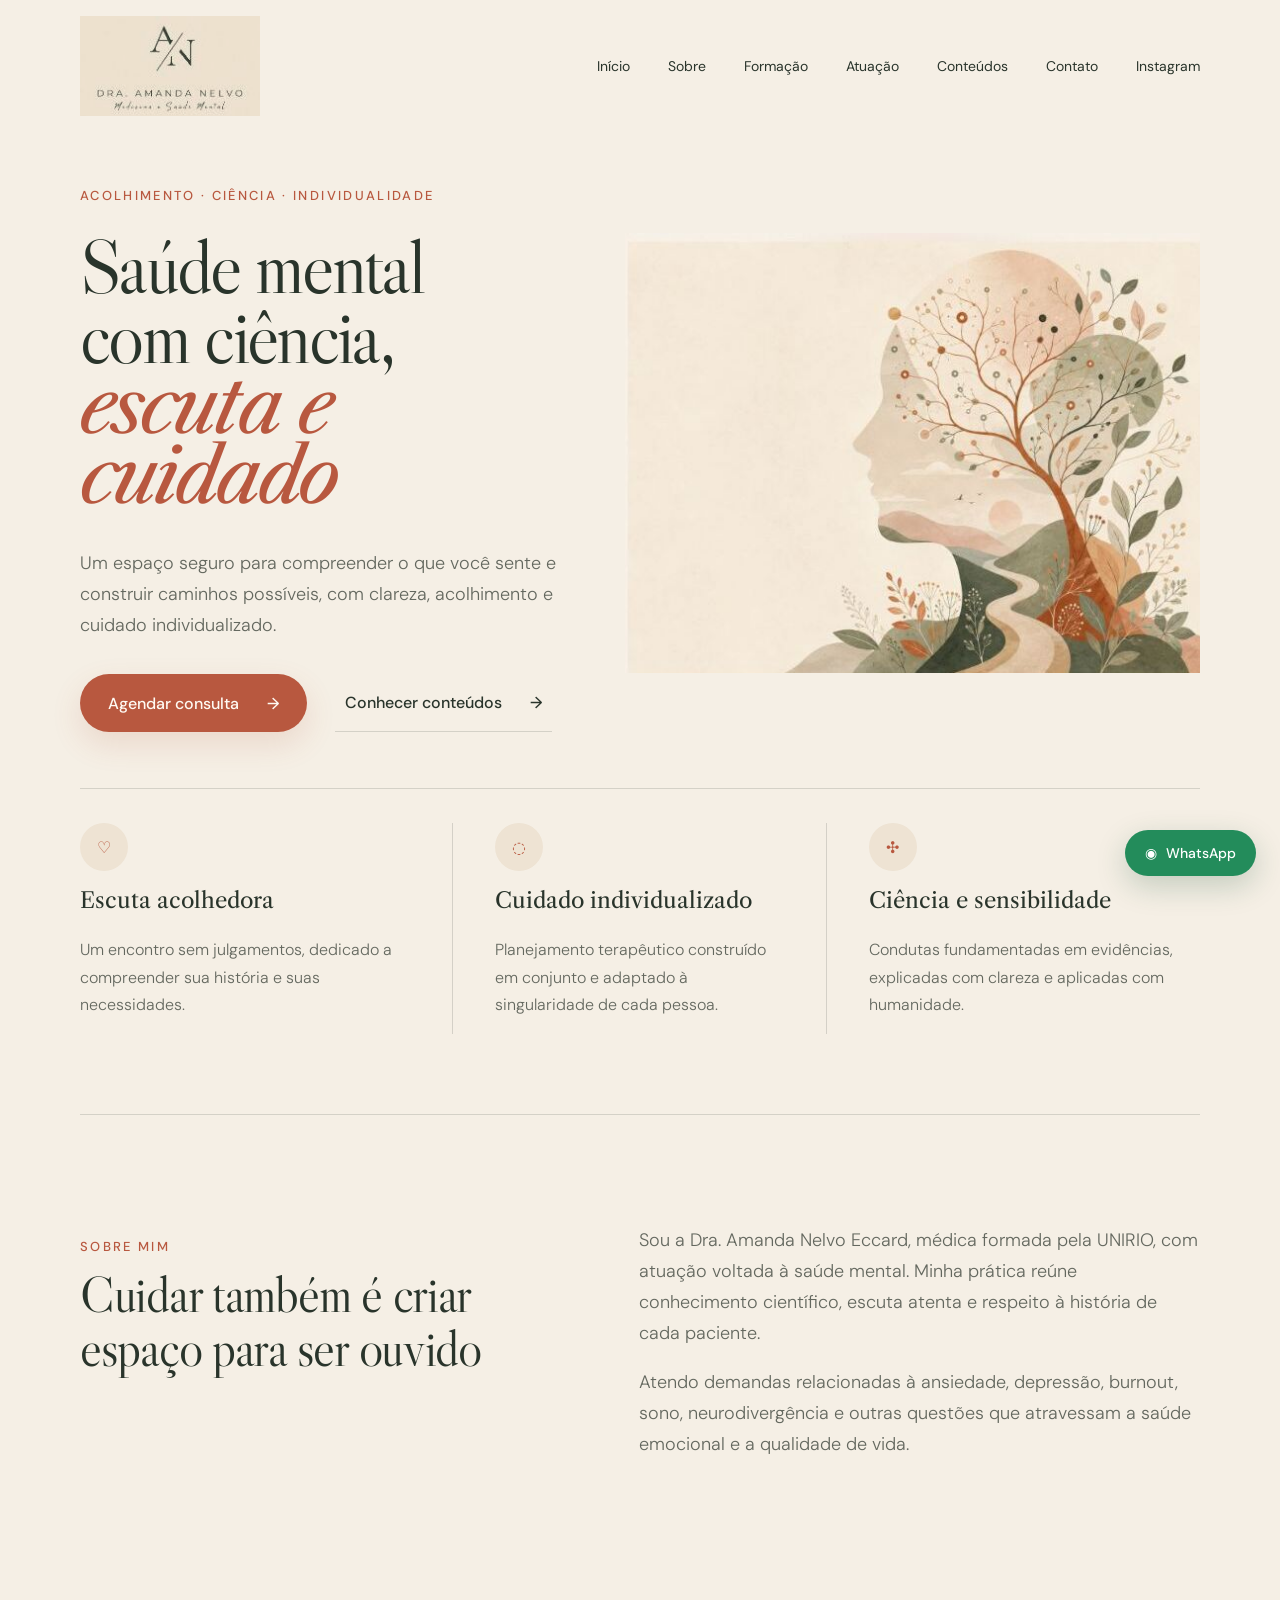
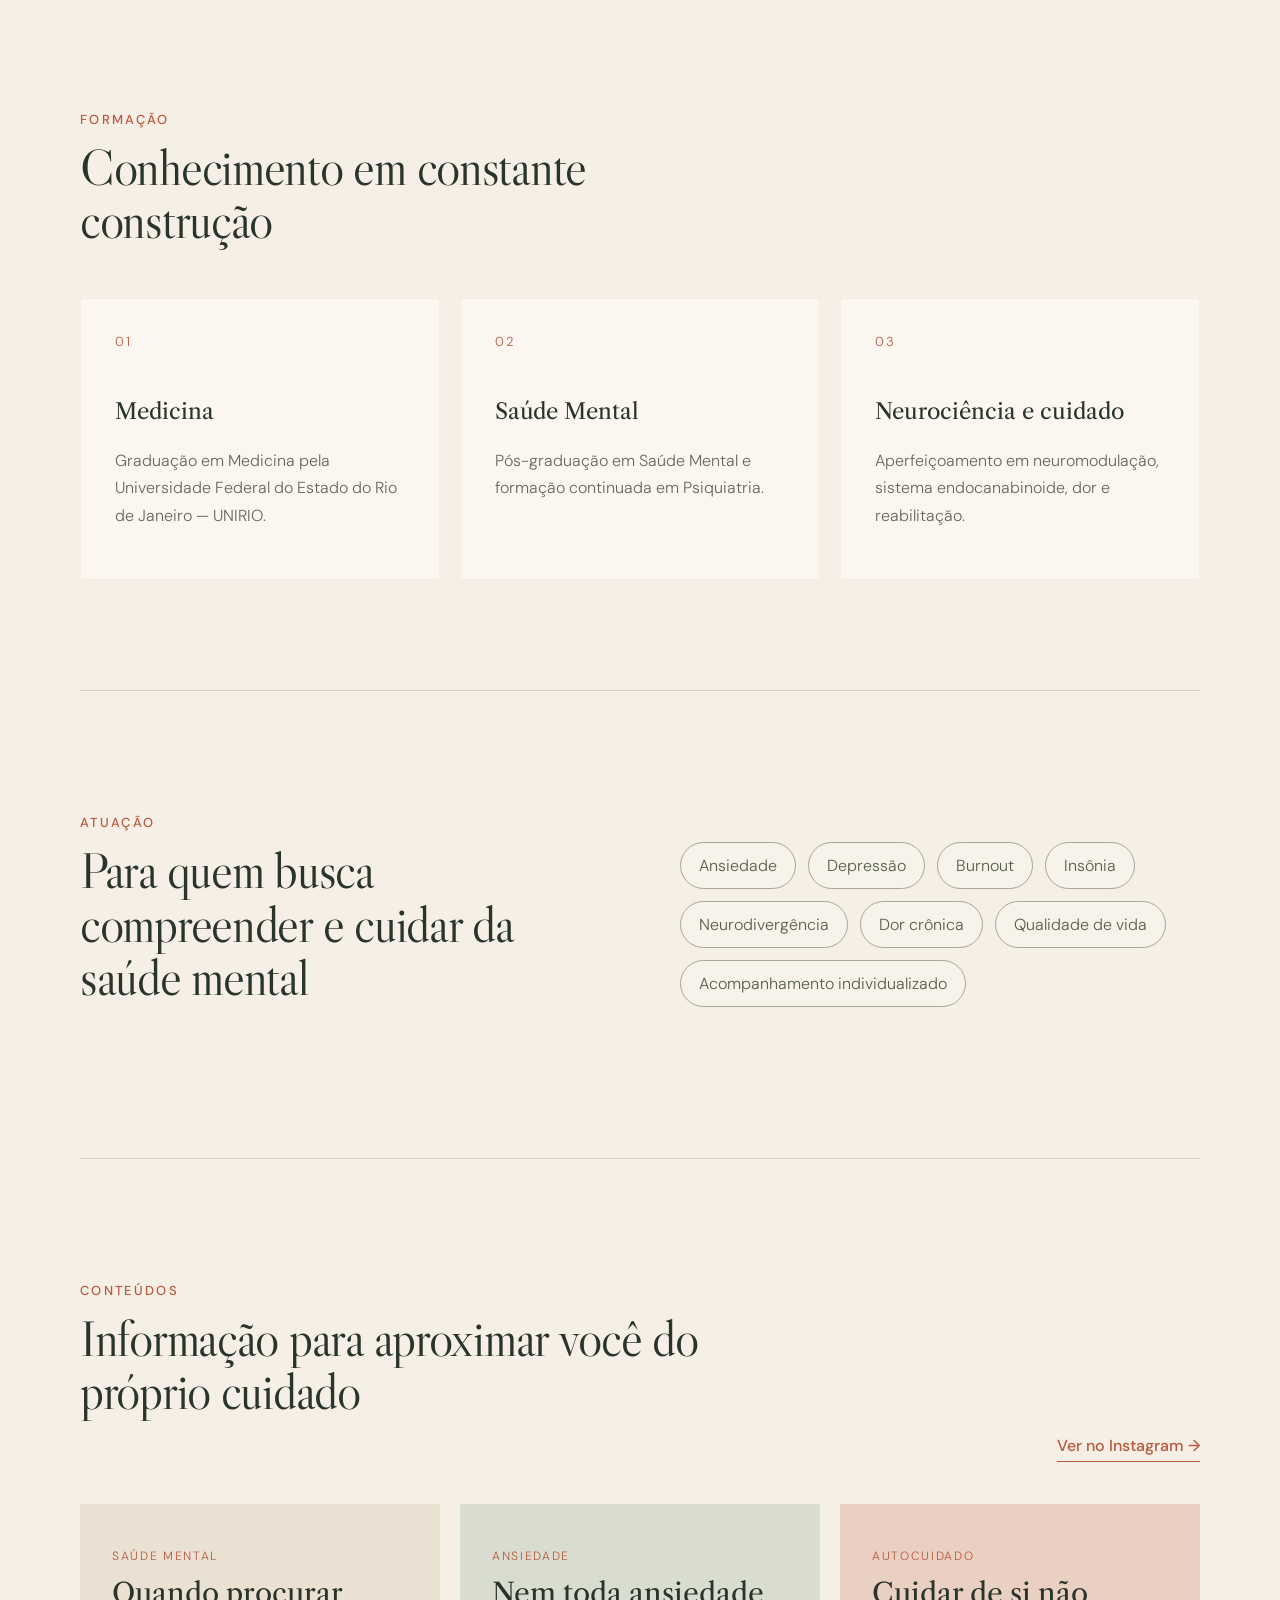
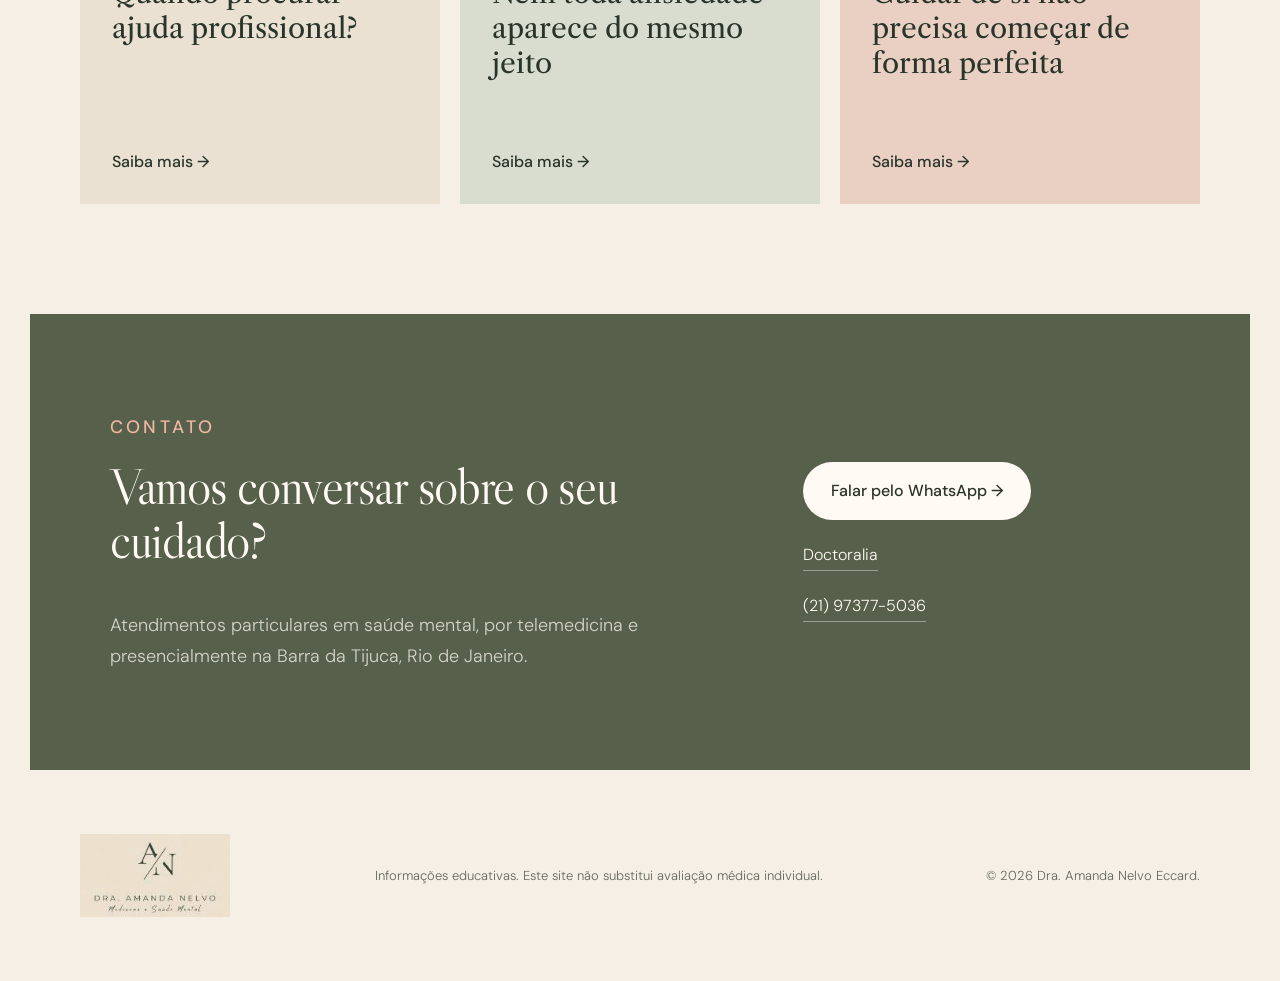
==== docs/index.html @ fcca0f05 "Add Doctoralia link" ====
<!doctype html>
<html lang="pt-BR">
<head>
  <meta charset="utf-8">
  <meta name="viewport" content="width=device-width, initial-scale=1">
  <meta name="description" content="Atendimento médico em saúde mental com acolhimento, ciência e cuidado individualizado.">
  <title>Dra. Amanda Nelvo | Saúde Mental</title>
  <link rel="preconnect" href="https://fonts.googleapis.com">
  <link rel="preconnect" href="https://fonts.gstatic.com" crossorigin>
  <link href="https://fonts.googleapis.com/css2?family=DM+Sans:wght@300;400;500;600&family=Libre+Caslon+Display&family=Libre+Caslon+Text:ital@0;1&display=swap" rel="stylesheet">
  <link rel="stylesheet" href="styles.css">
</head>
<body>
  <header class="header">
    <a class="brand" href="#inicio" aria-label="Início">
      <img src="assets/logo.jpg" alt="Dra. Amanda Nelvo">
    </a>
    <button class="menu-button" type="button" aria-label="Abrir menu" aria-expanded="false">☰</button>
    <nav class="nav" aria-label="Navegação principal">
      <a href="#inicio">Início</a>
      <a href="#sobre">Sobre</a>
      <a href="#formacao">Formação</a>
      <a href="#atuacao">Atuação</a>
      <a href="#conteudos">Conteúdos</a>
      <a href="#contato">Contato</a>
      <a href="https://www.instagram.com/dra.amandanelvo" target="_blank" rel="noopener">Instagram</a>
    </nav>
  </header>

  <main>
    <section class="hero section" id="inicio">
      <div class="hero-copy">
        <p class="eyebrow">Acolhimento · ciência · individualidade</p>
        <h1>Saúde mental<br>com ciência,<br><em>escuta e cuidado</em></h1>
        <p class="lead">Um espaço seguro para compreender o que você sente e construir caminhos possíveis, com clareza, acolhimento e cuidado individualizado.</p>
        <div class="actions">
          <a class="button primary" href="https://wa.me/5521973775036?text=Olá%2C%20Dra.%20Amanda.%20Gostaria%20de%20agendar%20uma%20consulta." target="_blank" rel="noopener">Agendar consulta <span>→</span></a>
          <a class="button text-button" href="#conteudos">Conhecer conteúdos <span>→</span></a>
        </div>
      </div>
      <figure class="hero-art">
        <img src="assets/hero.jpg" alt="Ilustração delicada representando mente, natureza e caminhos">
      </figure>
    </section>

    <section class="principles section" aria-label="Princípios do atendimento">
      <article><span class="icon">♡</span><h3>Escuta acolhedora</h3><p>Um encontro sem julgamentos, dedicado a compreender sua história e suas necessidades.</p></article>
      <article><span class="icon">◌</span><h3>Cuidado individualizado</h3><p>Planejamento terapêutico construído em conjunto e adaptado à singularidade de cada pessoa.</p></article>
      <article><span class="icon">✣</span><h3>Ciência e sensibilidade</h3><p>Condutas fundamentadas em evidências, explicadas com clareza e aplicadas com humanidade.</p></article>
    </section>

    <section class="about section" id="sobre">
      <div>
        <p class="eyebrow">Sobre mim</p>
        <h2>Cuidar também é criar espaço para ser ouvido</h2>
      </div>
      <div class="body-copy">
        <p>Sou a Dra. Amanda Nelvo Eccard, médica formada pela UNIRIO, com atuação voltada à saúde mental. Minha prática reúne conhecimento científico, escuta atenta e respeito à história de cada paciente.</p>
        <p>Atendo demandas relacionadas à ansiedade, depressão, burnout, sono, neurodivergência e outras questões que atravessam a saúde emocional e a qualidade de vida.</p>
      </div>
    </section>

    <section class="education section" id="formacao">
      <p class="eyebrow">Formação</p>
      <h2>Conhecimento em constante construção</h2>
      <div class="cards">
        <article><span>01</span><h3>Medicina</h3><p>Graduação em Medicina pela Universidade Federal do Estado do Rio de Janeiro — UNIRIO.</p></article>
        <article><span>02</span><h3>Saúde Mental</h3><p>Pós-graduação em Saúde Mental e formação continuada em Psiquiatria.</p></article>
        <article><span>03</span><h3>Neurociência e cuidado</h3><p>Aperfeiçoamento em neuromodulação, sistema endocanabinoide, dor e reabilitação.</p></article>
      </div>
    </section>

    <section class="practice section" id="atuacao">
      <div class="practice-title">
        <p class="eyebrow">Atuação</p>
        <h2>Para quem busca compreender e cuidar da saúde mental</h2>
      </div>
      <div class="topics">
        <span>Ansiedade</span><span>Depressão</span><span>Burnout</span><span>Insônia</span>
        <span>Neurodivergência</span><span>Dor crônica</span><span>Qualidade de vida</span><span>Acompanhamento individualizado</span>
      </div>
    </section>

    <section class="content section" id="conteudos">
      <p class="eyebrow">Conteúdos</p>
      <div class="section-heading">
        <h2>Informação para aproximar você do próprio cuidado</h2>
        <a href="https://www.instagram.com/dra.amandanelvo" target="_blank" rel="noopener">Ver no Instagram →</a>
      </div>
      <div class="posts">
        <article><p>Saúde mental</p><h3>Quando procurar ajuda profissional?</h3><a href="#contato">Saiba mais →</a></article>
        <article><p>Ansiedade</p><h3>Nem toda ansiedade aparece do mesmo jeito</h3><a href="#contato">Saiba mais →</a></article>
        <article><p>Autocuidado</p><h3>Cuidar de si não precisa começar de forma perfeita</h3><a href="#contato">Saiba mais →</a></article>
      </div>
    </section>

    <section class="contact section" id="contato">
      <div>
        <p class="eyebrow">Contato</p>
        <h2>Vamos conversar sobre o seu cuidado?</h2>
        <p>Atendimentos particulares em saúde mental, por telemedicina e presencialmente na Barra da Tijuca, Rio de Janeiro.</p>
      </div>
      <div class="contact-actions">
        <a class="button light" href="https://wa.me/5521973775036?text=Olá%2C%20Dra.%20Amanda.%20Gostaria%20de%20agendar%20uma%20consulta." target="_blank" rel="noopener">Falar pelo WhatsApp →</a>
        <a class="contact-link" href="https://www.doctoralia.com.br/" target="_blank" rel="noopener">Doctoralia</a>
        <a class="contact-link" href="tel:+5521973775036">(21) 97377-5036</a>
      </div>
    </section>
  </main>

  <footer>
    <img src="assets/logo.jpg" alt="Dra. Amanda Nelvo">
    <p>Informações educativas. Este site não substitui avaliação médica individual.</p>
    <p>© <span id="year"></span> Dra. Amanda Nelvo Eccard.</p>
  </footer>

  <a class="whatsapp-float" href="https://wa.me/5521973775036?text=Olá%2C%20Dra.%20Amanda.%20Gostaria%20de%20agendar%20uma%20consulta." target="_blank" rel="noopener" aria-label="Falar pelo WhatsApp">◉ <span>WhatsApp</span></a>
  <script src="script.js"></script>
</body>
</html>
---- docs/styles.css ----
:root {
  --paper: #f5efe5;
  --paper-light: #fbf7f0;
  --ink: #29342b;
  --muted: #64685f;
  --terracotta: #b8583f;
  --moss: #56604a;
  --line: rgba(41, 52, 43, .16);
  --white: #fffaf3;
}

* { box-sizing: border-box; }
html { scroll-behavior: smooth; }
body { margin: 0; color: var(--ink); background: var(--paper); font-family: "DM Sans", sans-serif; font-weight: 300; }
a { color: inherit; text-decoration: none; }
img { display: block; max-width: 100%; }
.section { width: min(1120px, calc(100% - 64px)); margin: 0 auto; }

.header {
  width: min(1120px, calc(100% - 64px));
  height: 132px;
  margin: auto;
  display: flex;
  align-items: center;
  justify-content: space-between;
}
.brand img { width: 180px; mix-blend-mode: multiply; }
.nav { display: flex; gap: 38px; align-items: center; font-size: 14px; font-weight: 400; }
.nav a { padding: 8px 0; border-bottom: 1px solid transparent; transition: .2s ease; }
.nav a:hover { color: var(--terracotta); border-color: currentColor; }
.menu-button { display: none; border: 0; background: transparent; color: var(--ink); font-size: 26px; }

.hero { min-height: 565px; display: grid; grid-template-columns: .92fr 1.08fr; gap: 56px; align-items: center; padding: 42px 0 56px; }
.eyebrow { color: var(--terracotta); font-size: 13px; font-weight: 500; letter-spacing: .18em; text-transform: uppercase; }
h1, h2, h3 { margin-top: 0; }
h1 { font-family: "Libre Caslon Display", serif; font-size: clamp(52px, 6vw, 76px); line-height: .92; font-weight: 400; letter-spacing: -.035em; margin: 28px 0 36px; }
h1 em { color: var(--terracotta); font-family: "Libre Caslon Text", serif; font-weight: 400; }
h2 { font-family: "Libre Caslon Display", serif; font-size: clamp(38px, 4vw, 54px); line-height: 1.05; font-weight: 400; letter-spacing: -.025em; }
h3 { font-family: "Libre Caslon Text", serif; font-size: 22px; font-weight: 400; }
.lead, .body-copy, .contact p { font-size: 18px; line-height: 1.72; color: var(--muted); }
.actions { display: flex; gap: 28px; align-items: center; margin-top: 34px; }
.button { display: inline-flex; align-items: center; justify-content: space-between; gap: 28px; min-height: 58px; padding: 0 28px; border-radius: 999px; font-weight: 500; transition: transform .2s ease, background .2s ease; }
.button:hover { transform: translateY(-2px); }
.primary { color: var(--white); background: var(--terracotta); box-shadow: 0 12px 30px rgba(184, 88, 63, .15); }
.primary:hover { background: #a84c36; }
.text-button { padding-inline: 10px; border-radius: 0; border-bottom: 1px solid var(--line); }
.hero-art { margin: 0; overflow: hidden; background: #eee4d5; }
.hero-art img { width: 100%; min-height: 440px; object-fit: cover; }

.principles { border-top: 1px solid var(--line); display: grid; grid-template-columns: repeat(3, 1fr); padding: 34px 0 80px; }
.principles article { padding: 0 42px; border-right: 1px solid var(--line); }
.principles article:first-child { padding-left: 0; }
.principles article:last-child { border: 0; padding-right: 0; }
.principles .icon { display: grid; place-items: center; width: 48px; height: 48px; margin-bottom: 16px; border-radius: 50%; color: var(--terracotta); background: #eee3d3; }
.principles p, .cards p { color: var(--muted); line-height: 1.7; }

.about { display: grid; grid-template-columns: .9fr 1.1fr; gap: 100px; padding: 110px 0; border-top: 1px solid var(--line); }
.body-copy p:first-child { margin-top: 0; }

.education { padding: 110px 0; }
.education > h2 { max-width: 660px; }
.cards { display: grid; grid-template-columns: repeat(3, 1fr); gap: 20px; margin-top: 50px; }
.cards article { min-height: 260px; padding: 34px; background: var(--paper-light); border: 1px solid rgba(184, 88, 63, .08); }
.cards span { display: block; color: var(--terracotta); font-size: 13px; letter-spacing: .15em; margin-bottom: 48px; }

.practice { display: grid; grid-template-columns: 1fr 1fr; gap: 80px; padding: 110px 0; border-block: 1px solid var(--line); }
.topics { display: flex; align-content: center; align-items: center; flex-wrap: wrap; gap: 12px; }
.topics span { padding: 12px 18px; border: 1px solid #a3a997; border-radius: 999px; color: var(--moss); background: rgba(255,255,255,.18); }

.content { padding: 110px 0; }
.section-heading { display: flex; align-items: end; justify-content: space-between; gap: 30px; }
.section-heading h2 { max-width: 680px; }
.section-heading a { color: var(--terracotta); font-weight: 500; border-bottom: 1px solid; padding-bottom: 5px; }
.posts { display: grid; grid-template-columns: repeat(3, 1fr); gap: 20px; margin-top: 42px; }
.posts article { min-height: 300px; padding: 32px; display: flex; flex-direction: column; background: #eae1d2; }
.posts article:nth-child(2) { background: #d9ddcf; }
.posts article:nth-child(3) { background: #ead0c3; }
.posts p { color: var(--terracotta); text-transform: uppercase; letter-spacing: .14em; font-size: 12px; }
.posts h3 { font-size: 28px; line-height: 1.25; }
.posts a { margin-top: auto; font-weight: 500; }

.contact { width: min(1220px, calc(100% - 32px)); display: grid; grid-template-columns: 1.25fr .75fr; gap: 80px; padding: 80px; color: var(--white); background: var(--moss); }
.contact .eyebrow { color: #efb6a2; }
.contact h2 { max-width: 680px; }
.contact p { max-width: 720px; color: rgba(255,250,243,.75); }
.contact-actions { display: flex; flex-direction: column; align-items: flex-start; justify-content: center; gap: 24px; }
.light { color: var(--ink); background: var(--white); }
.contact-link { border-bottom: 1px solid rgba(255,255,255,.4); padding-bottom: 5px; }

footer { width: min(1120px, calc(100% - 64px)); margin: auto; padding: 64px 0; display: grid; grid-template-columns: 1fr 2fr 1fr; gap: 30px; align-items: center; color: var(--muted); font-size: 13px; }
footer img { width: 150px; mix-blend-mode: multiply; }
footer p:last-child { text-align: right; }
.whatsapp-float { position: fixed; right: 24px; bottom: 24px; display: flex; gap: 9px; align-items: center; padding: 14px 20px; border-radius: 999px; color: white; background: #238c5b; box-shadow: 0 10px 30px rgba(25, 80, 53, .22); font-size: 14px; font-weight: 500; z-index: 20; }

@media (max-width: 900px) {
  .section { width: min(100% - 36px, 720px); }
  .header { width: calc(100% - 36px); height: 100px; }
  .brand img { width: 150px; }
  .menu-button { display: block; cursor: pointer; }
  .nav { display: none; position: absolute; z-index: 30; top: 90px; left: 18px; right: 18px; padding: 24px; flex-direction: column; align-items: flex-start; gap: 8px; background: var(--paper-light); box-shadow: 0 18px 40px rgba(41,52,43,.12); }
  .nav.open { display: flex; }
  .nav a { width: 100%; padding: 10px 0; }
  .hero { grid-template-columns: 1fr; padding-top: 24px; }
  .hero-art { order: -1; }
  .hero-art img { min-height: 0; }
  .principles, .cards, .posts { grid-template-columns: 1fr; }
  .principles article, .principles article:first-child, .principles article:last-child { padding: 28px 0; border-right: 0; border-bottom: 1px solid var(--line); }
  .about, .practice, .contact { grid-template-columns: 1fr; gap: 28px; }
  .about, .education, .practice, .content { padding: 76px 0; }
  .contact { width: 100%; padding: 60px 28px; }
  .section-heading { align-items: flex-start; flex-direction: column; }
  footer { width: calc(100% - 36px); grid-template-columns: 1fr; }
  footer p:last-child { text-align: left; }
}

@media (max-width: 560px) {
  h1 { font-size: 48px; }
  .actions { flex-direction: column; align-items: stretch; }
  .button { width: 100%; }
  .whatsapp-float span { display: none; }
  .whatsapp-float { padding: 15px 18px; }
}
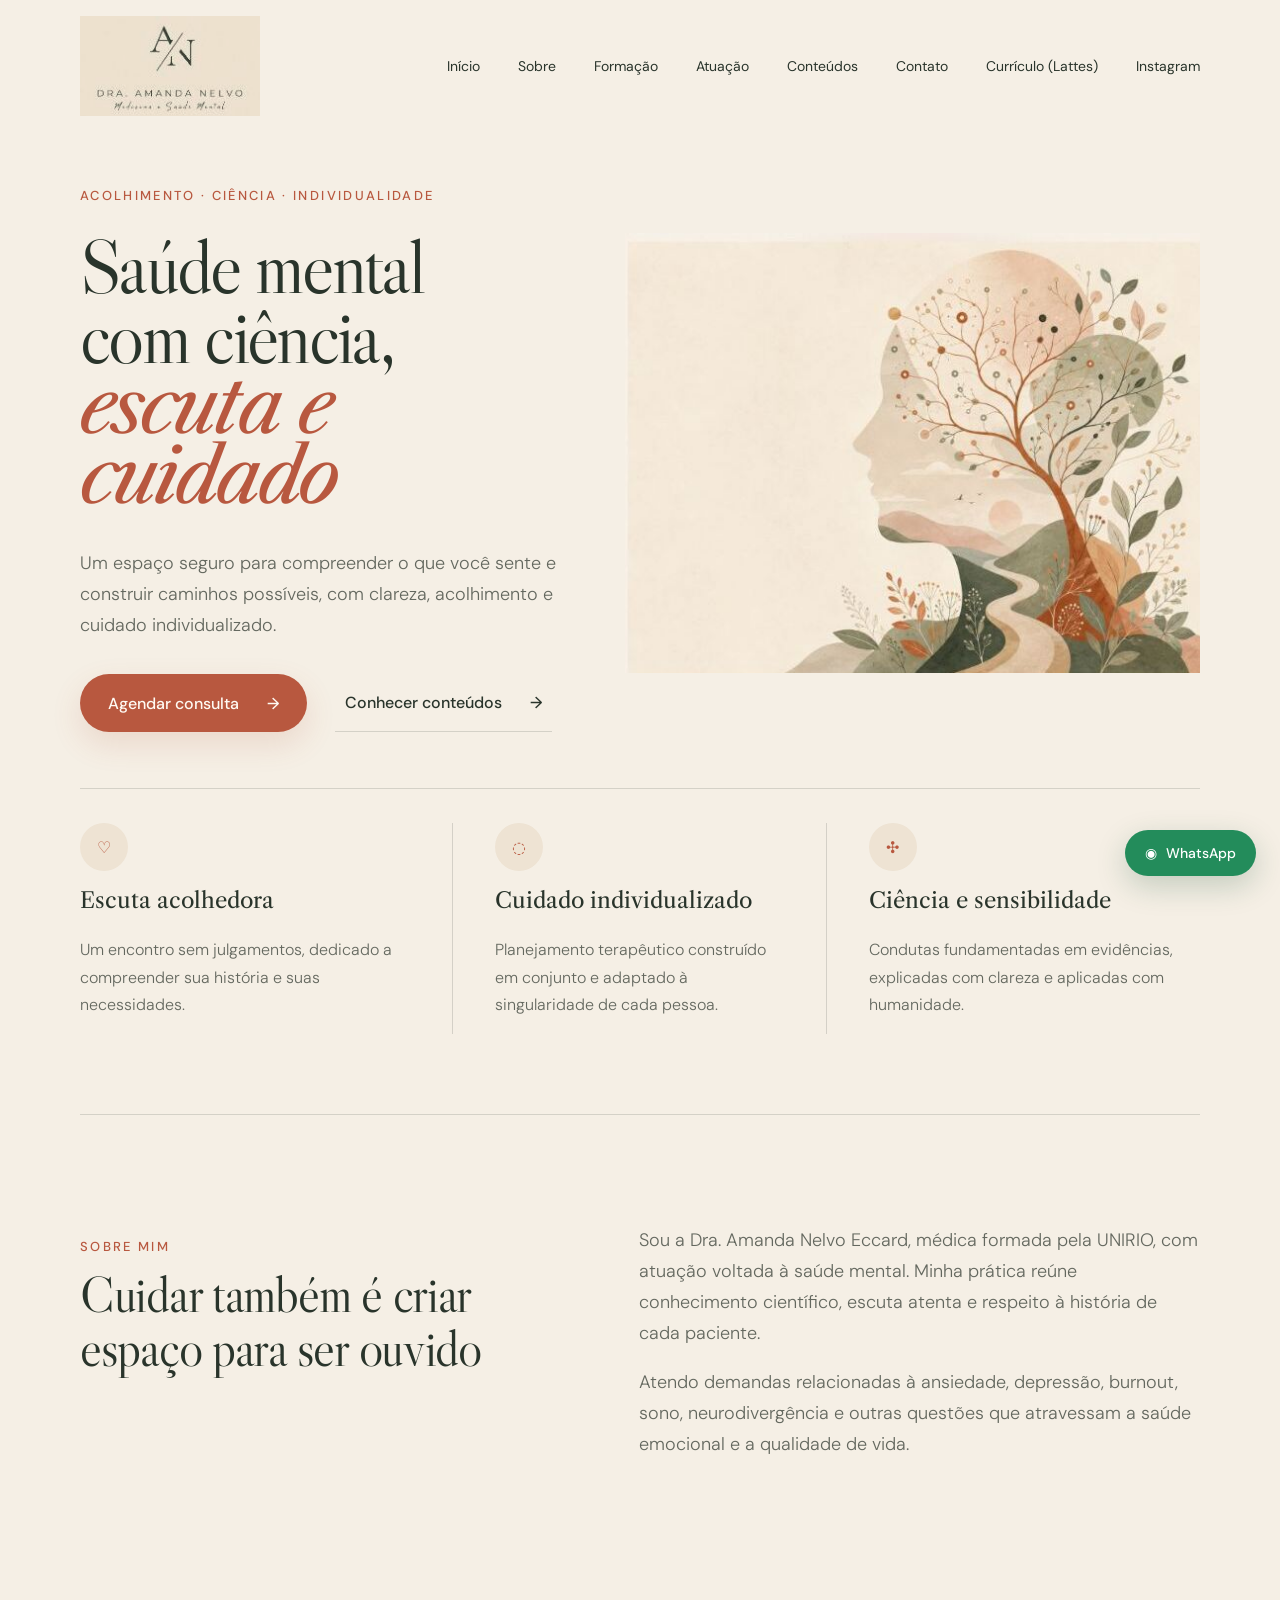
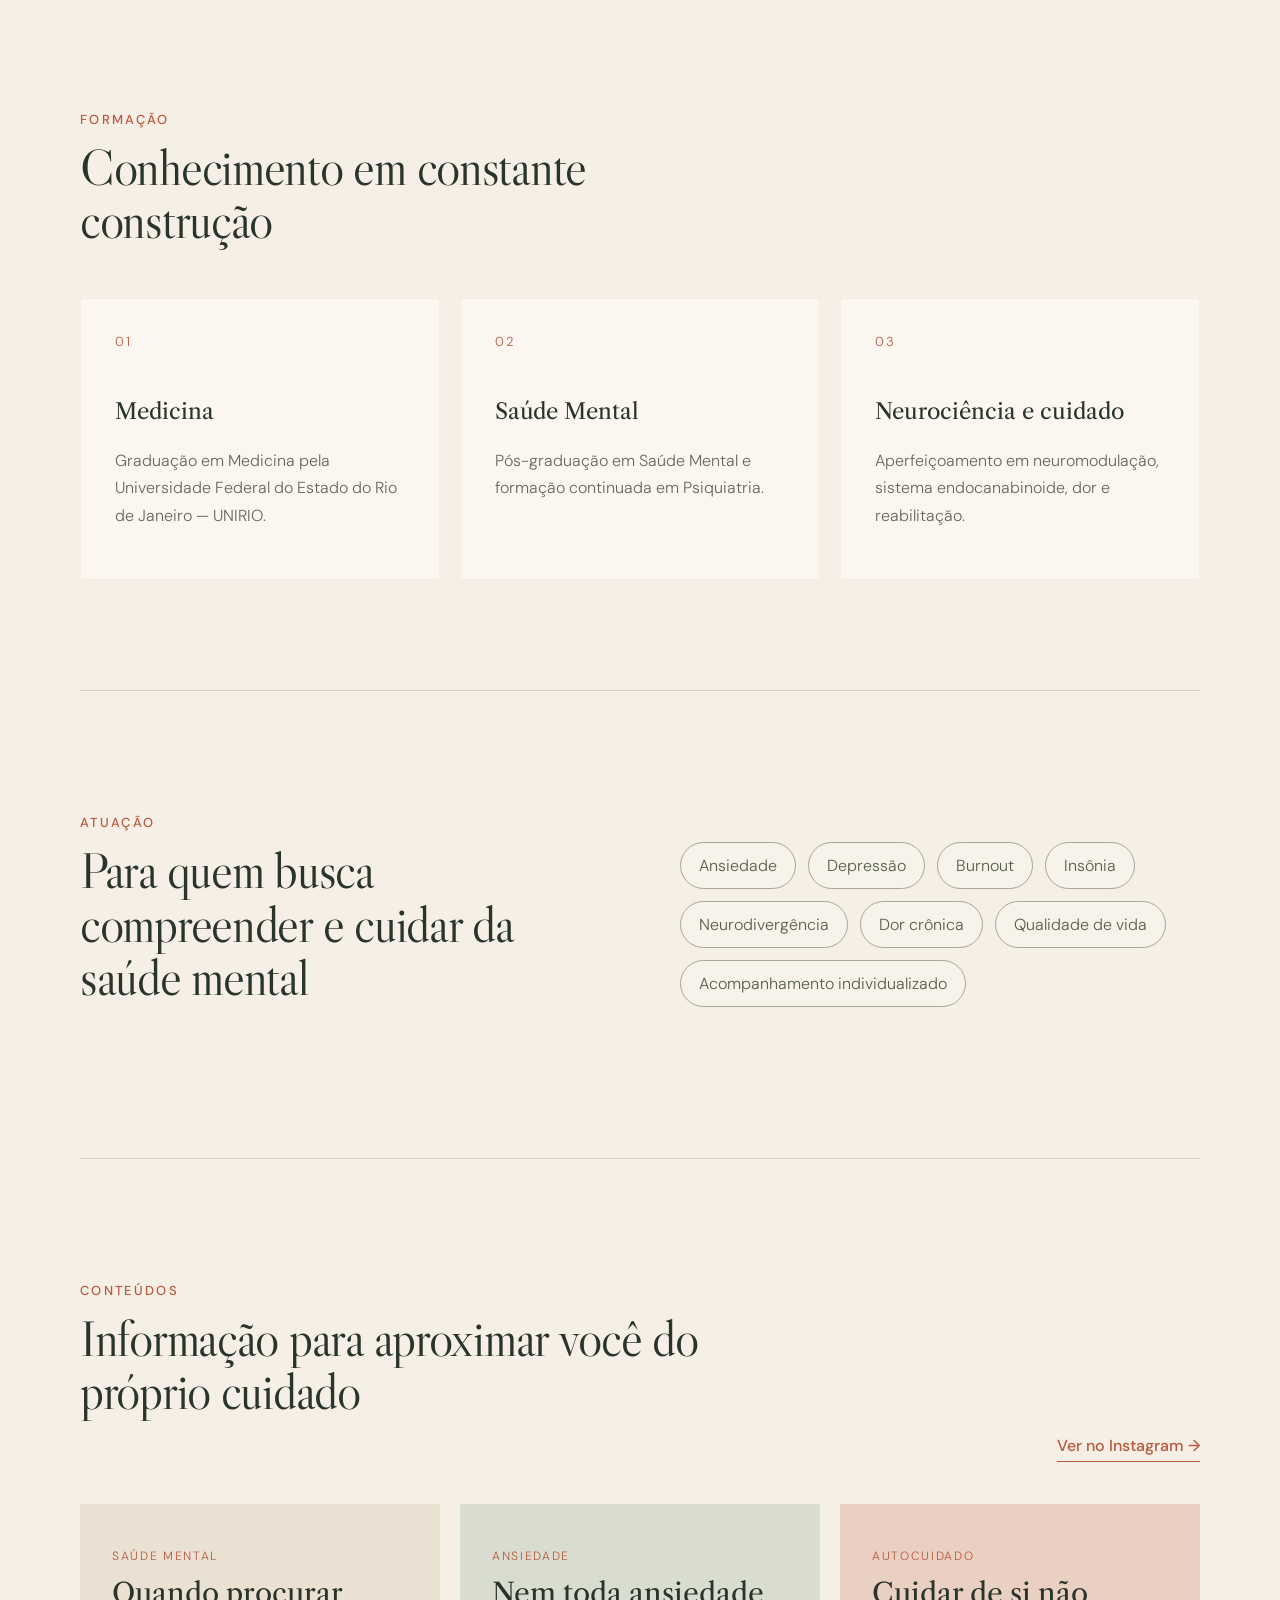
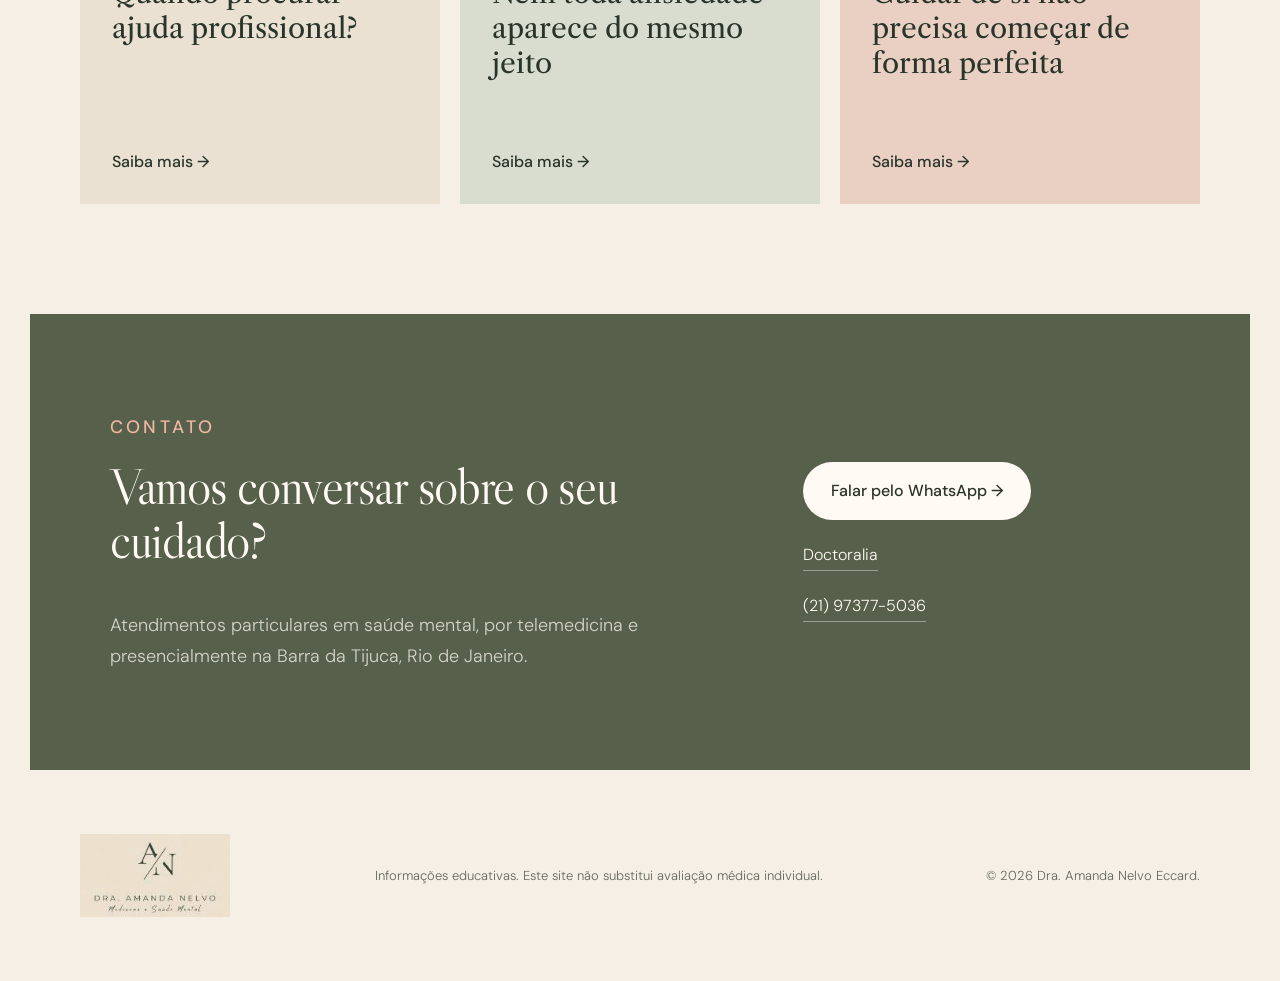
==== commit c42a7670: "Add Currículo (Lattes) link to navigation" ====
--- a/docs/index.html
+++ b/docs/index.html
@@ -23,6 +23,7 @@
       <a href="#atuacao">Atuação</a>
       <a href="#conteudos">Conteúdos</a>
       <a href="#contato">Contato</a>
+      <a href="https://buscatextual.cnpq.br/buscatextual/visualizacv.do?metodo=apresentar&id=K9742336J7" target="_blank" rel="noopener">Currículo (Lattes)</a>
       <a href="https://www.instagram.com/dra.amandanelvo" target="_blank" rel="noopener">Instagram</a>
     </nav>
   </header>
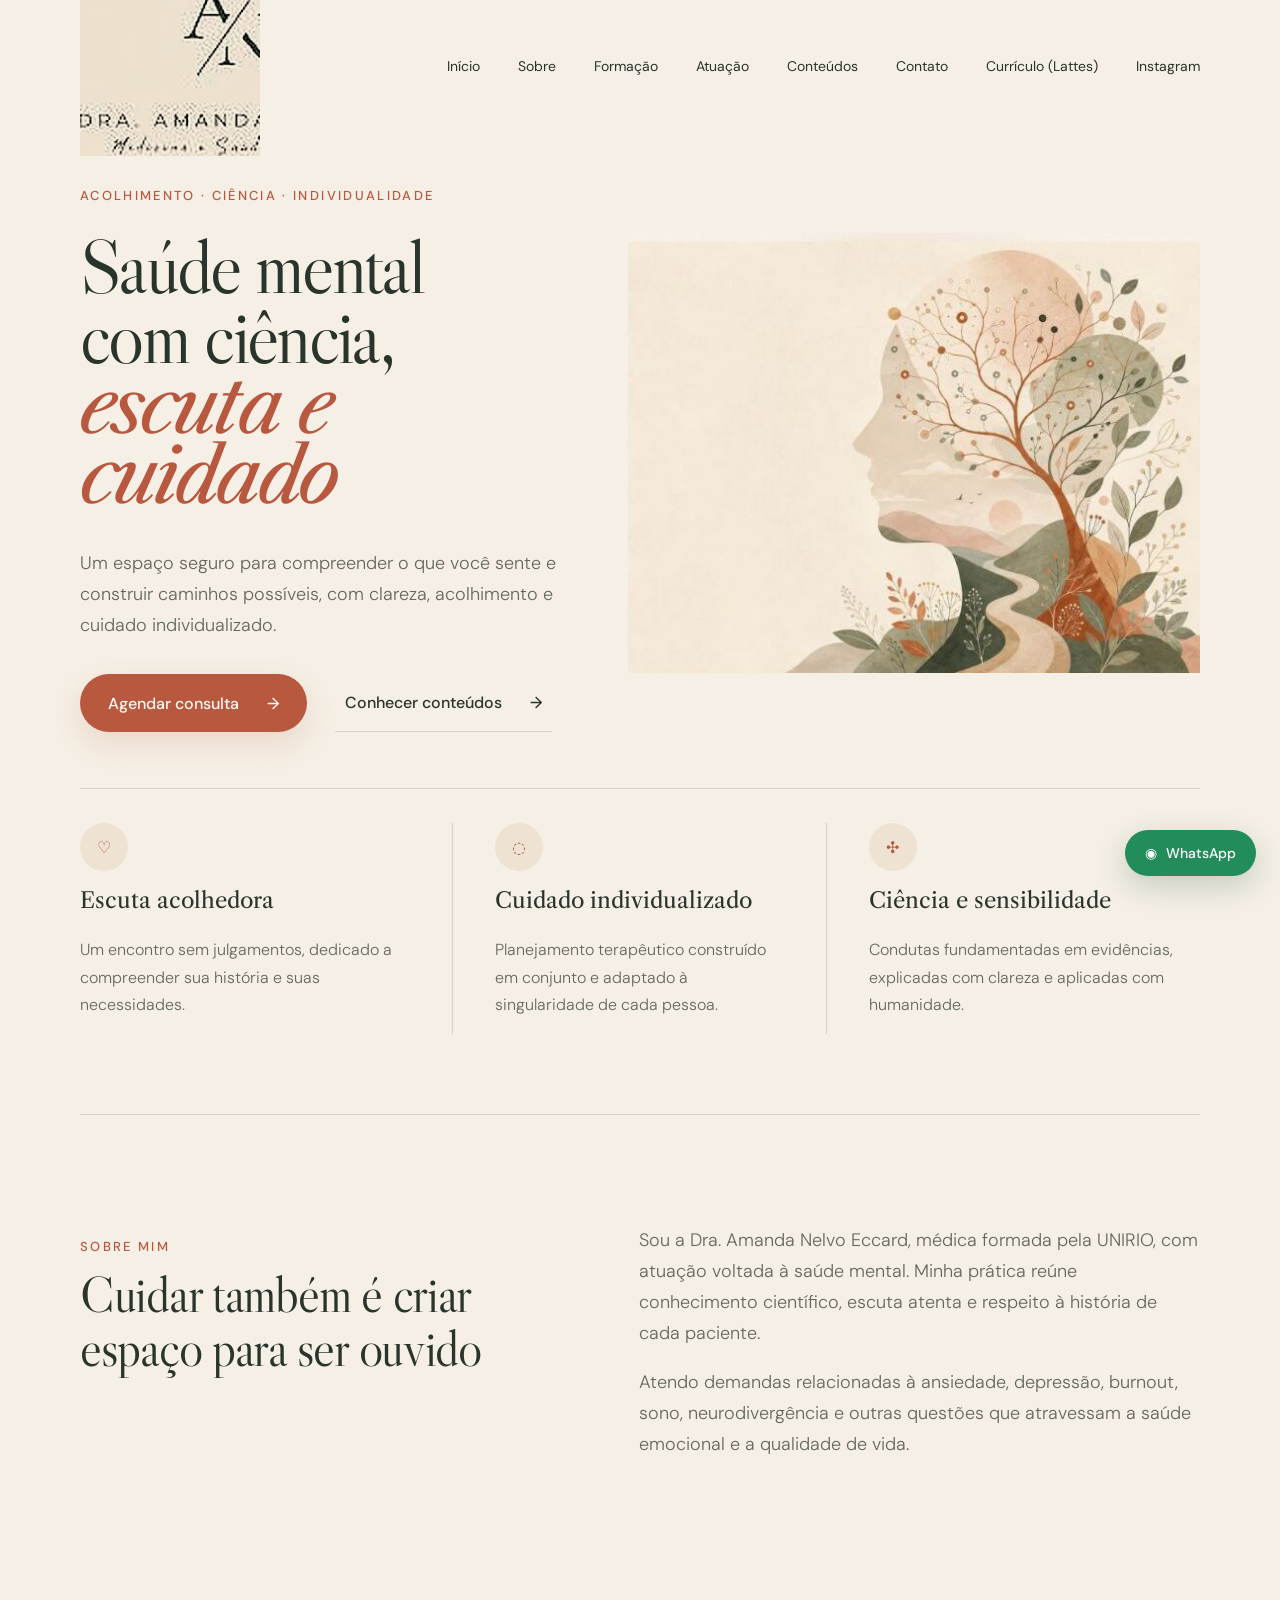
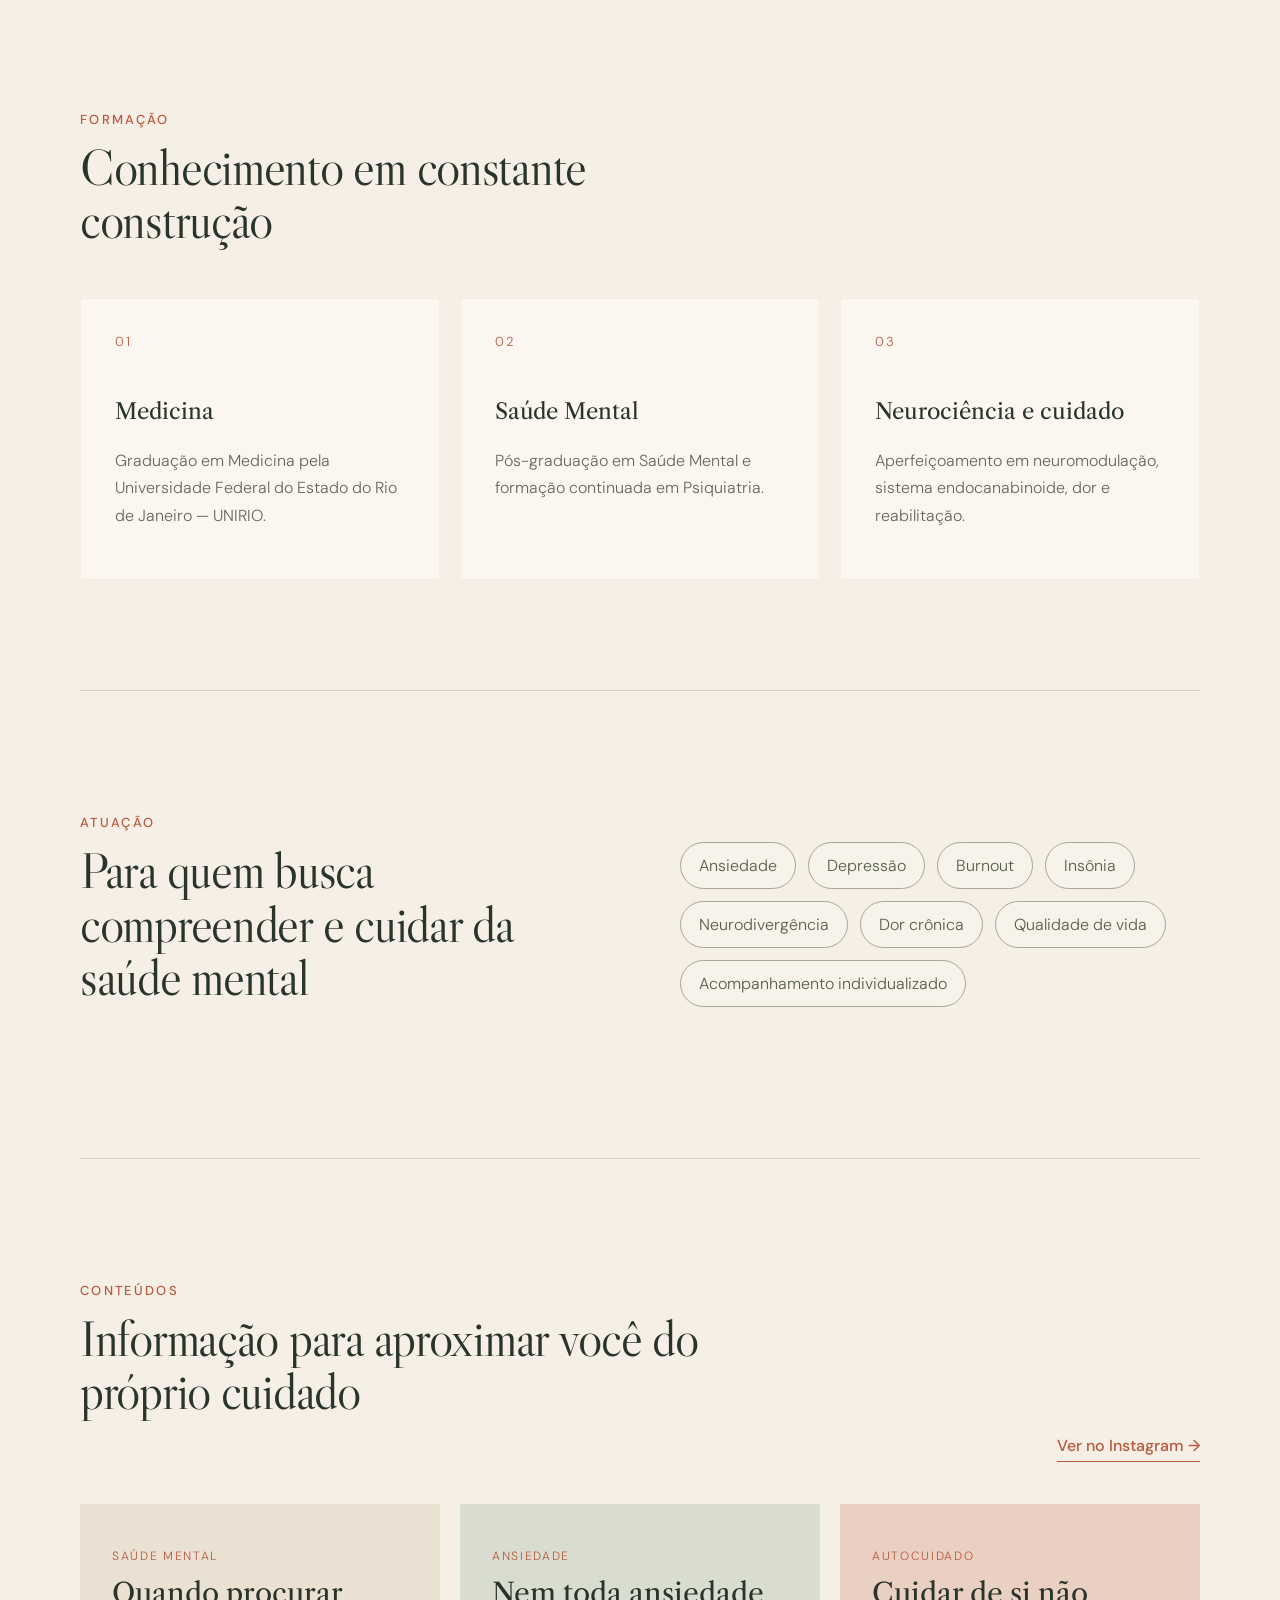
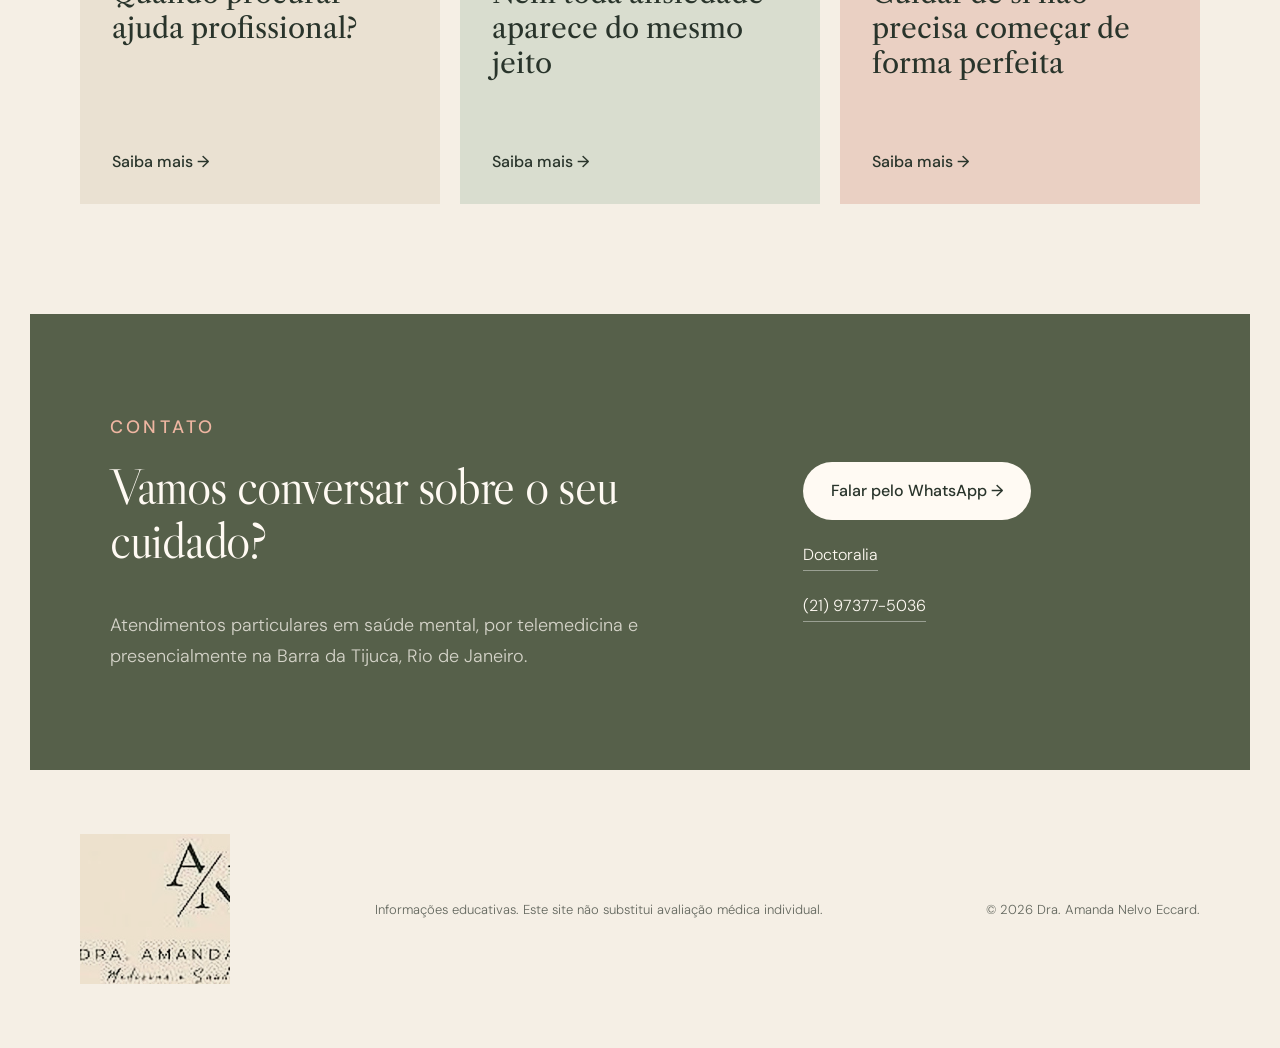
==== commit c23d9771: "Set Doctoralia link to Amanda Nelvo profile" ====
--- a/docs/index.html
+++ b/docs/index.html
@@ -103,7 +103,7 @@
       </div>
       <div class="contact-actions">
         <a class="button light" href="https://wa.me/5521973775036?text=Olá%2C%20Dra.%20Amanda.%20Gostaria%20de%20agendar%20uma%20consulta." target="_blank" rel="noopener">Falar pelo WhatsApp →</a>
-        <a class="contact-link" href="https://www.doctoralia.com.br/" target="_blank" rel="noopener">Doctoralia</a>
+        <a class="contact-link" href="https://www.doctoralia.com.br/amanda-nelvo/generalista-psiquiatra/rio-de-janeiro" target="_blank" rel="noopener">Doctoralia</a>
         <a class="contact-link" href="tel:+5521973775036">(21) 97377-5036</a>
       </div>
     </section>
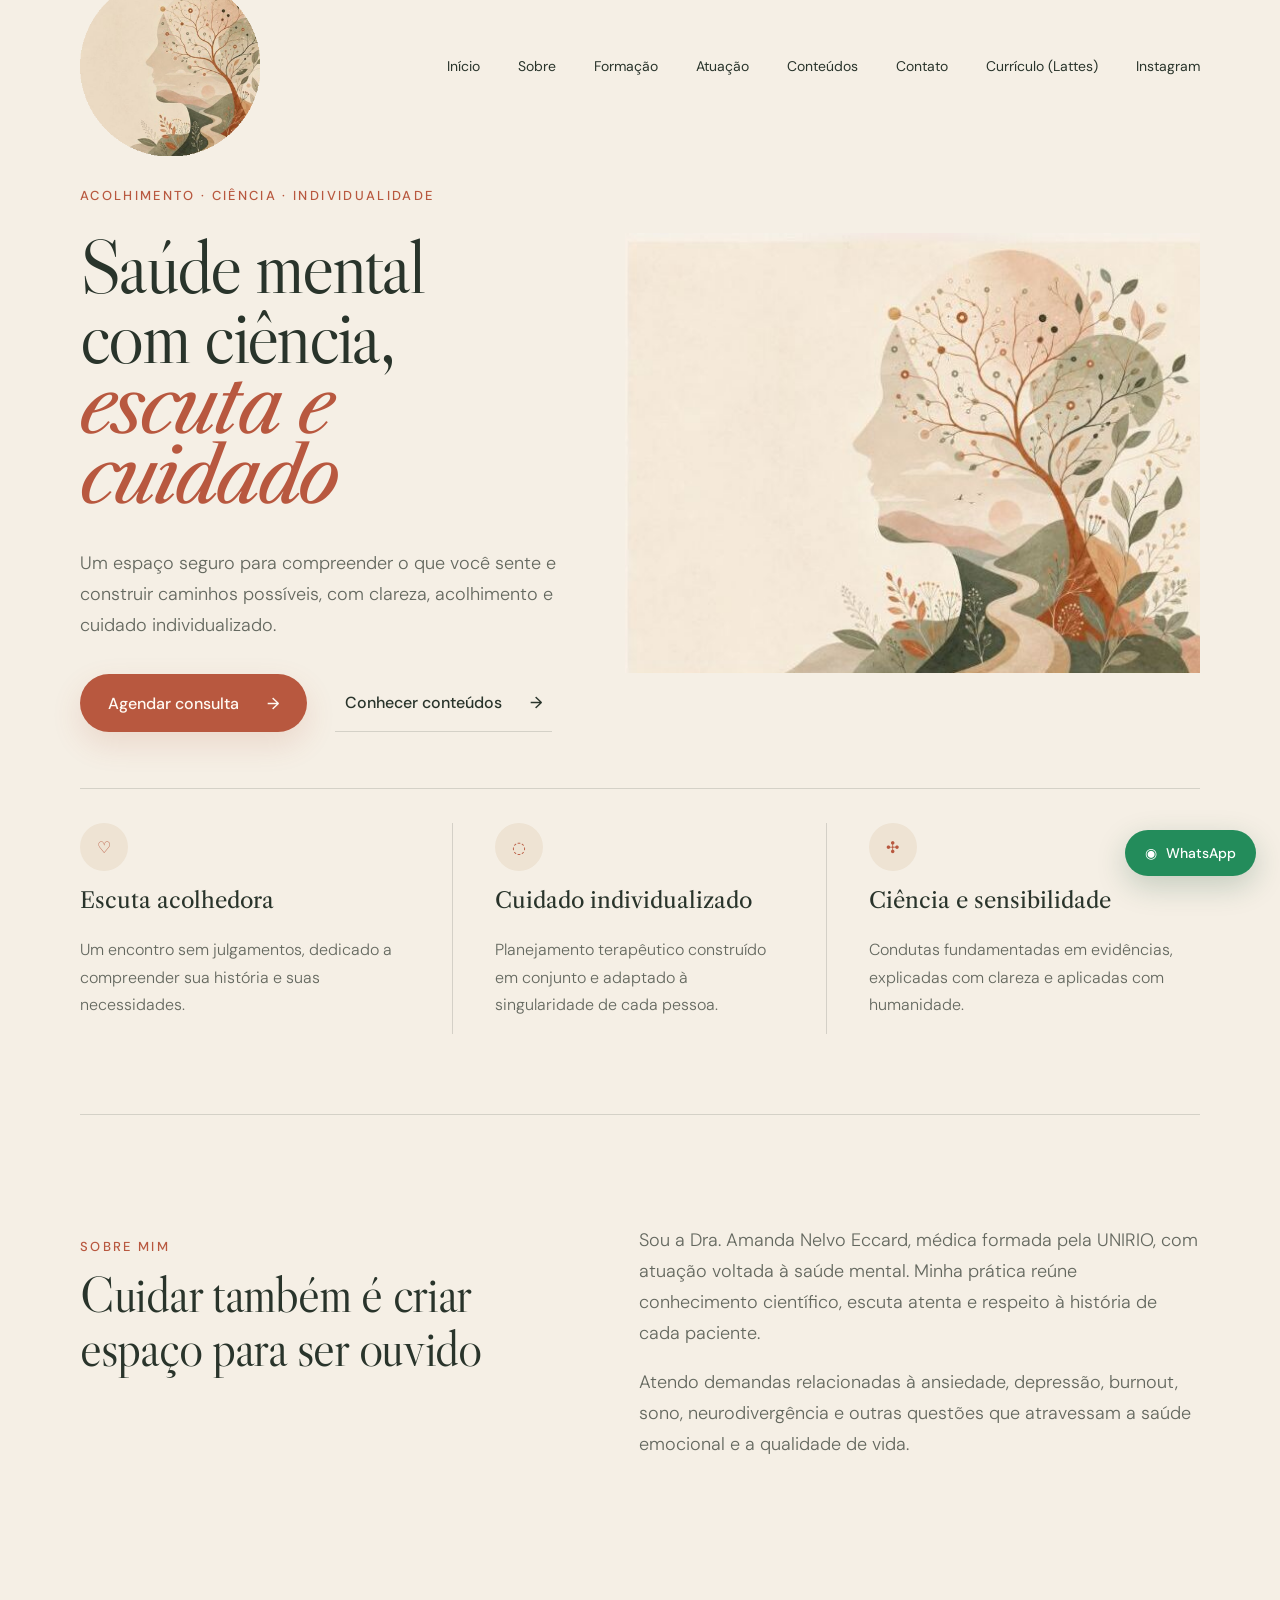
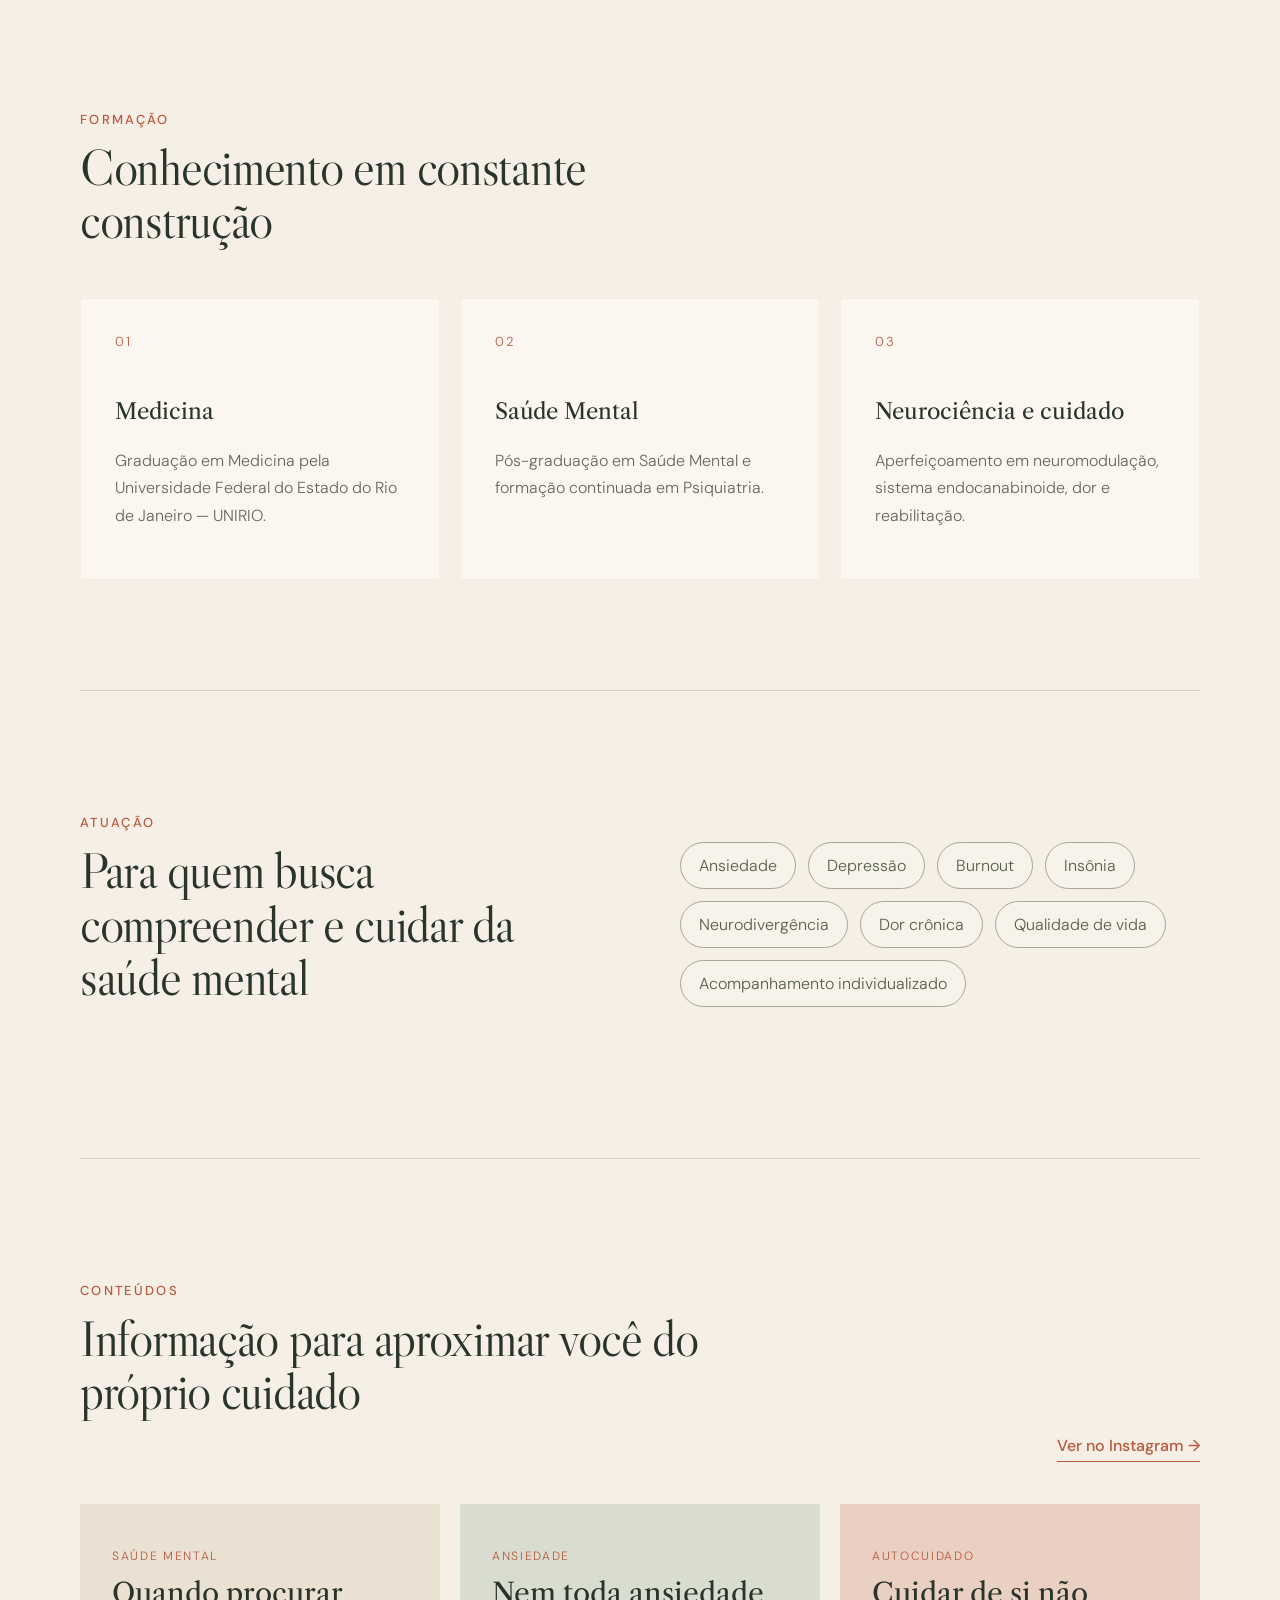
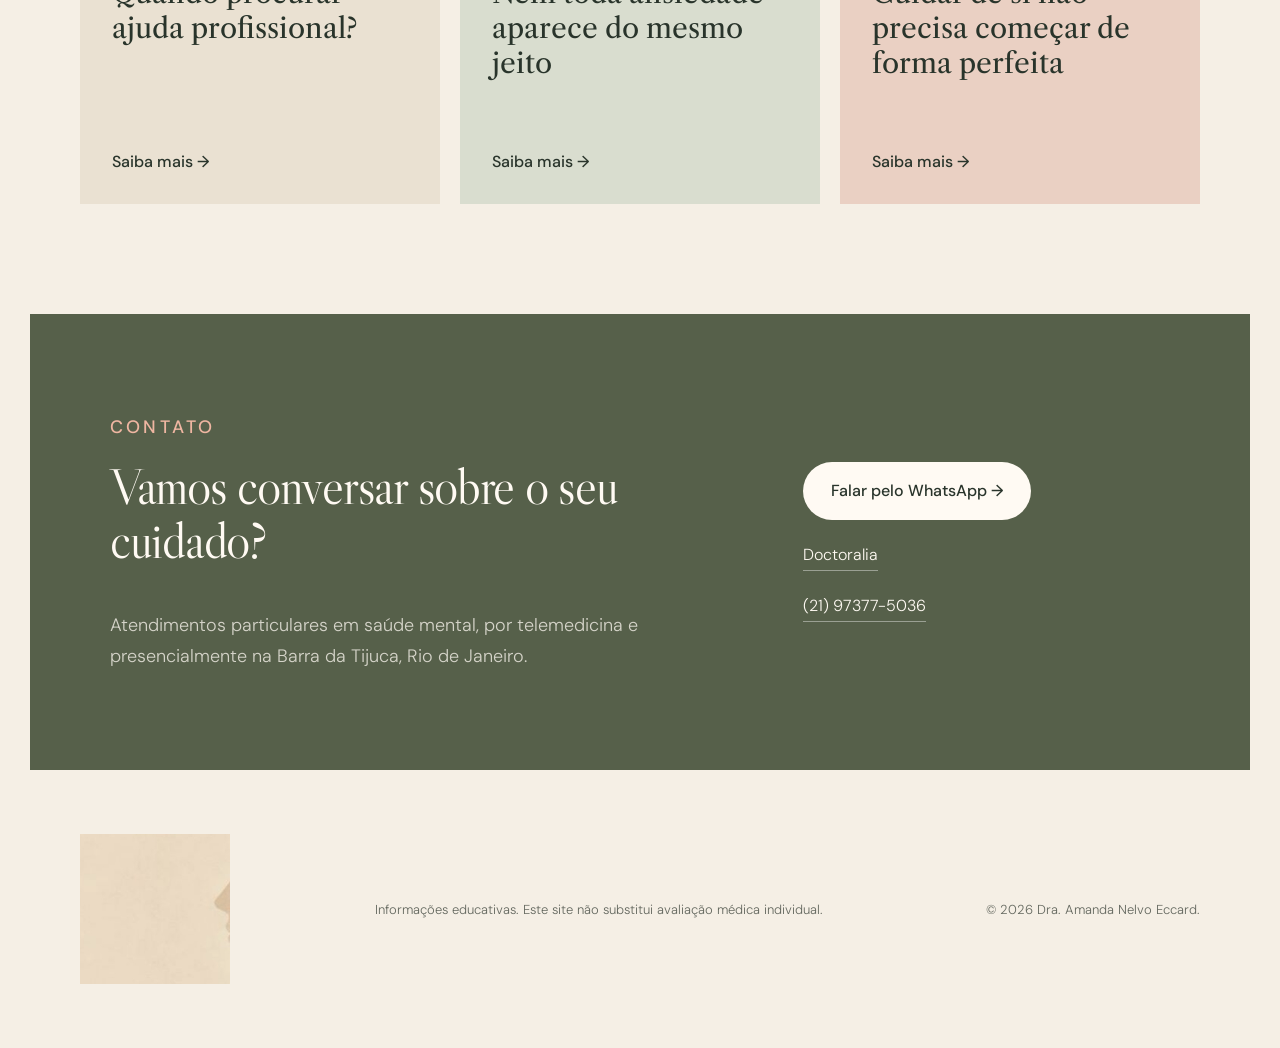
==== commit 3555f283: "Add circular logo.png and update HTML to use it" ====
--- a/docs/index.html
+++ b/docs/index.html
@@ -13,7 +13,7 @@
 <body>
   <header class="header">
     <a class="brand" href="#inicio" aria-label="Início">
-      <img src="assets/logo.jpg" alt="Dra. Amanda Nelvo">
+      <img src="assets/logo.png" alt="Dra. Amanda Nelvo">
     </a>
     <button class="menu-button" type="button" aria-label="Abrir menu" aria-expanded="false">☰</button>
     <nav class="nav" aria-label="Navegação principal">
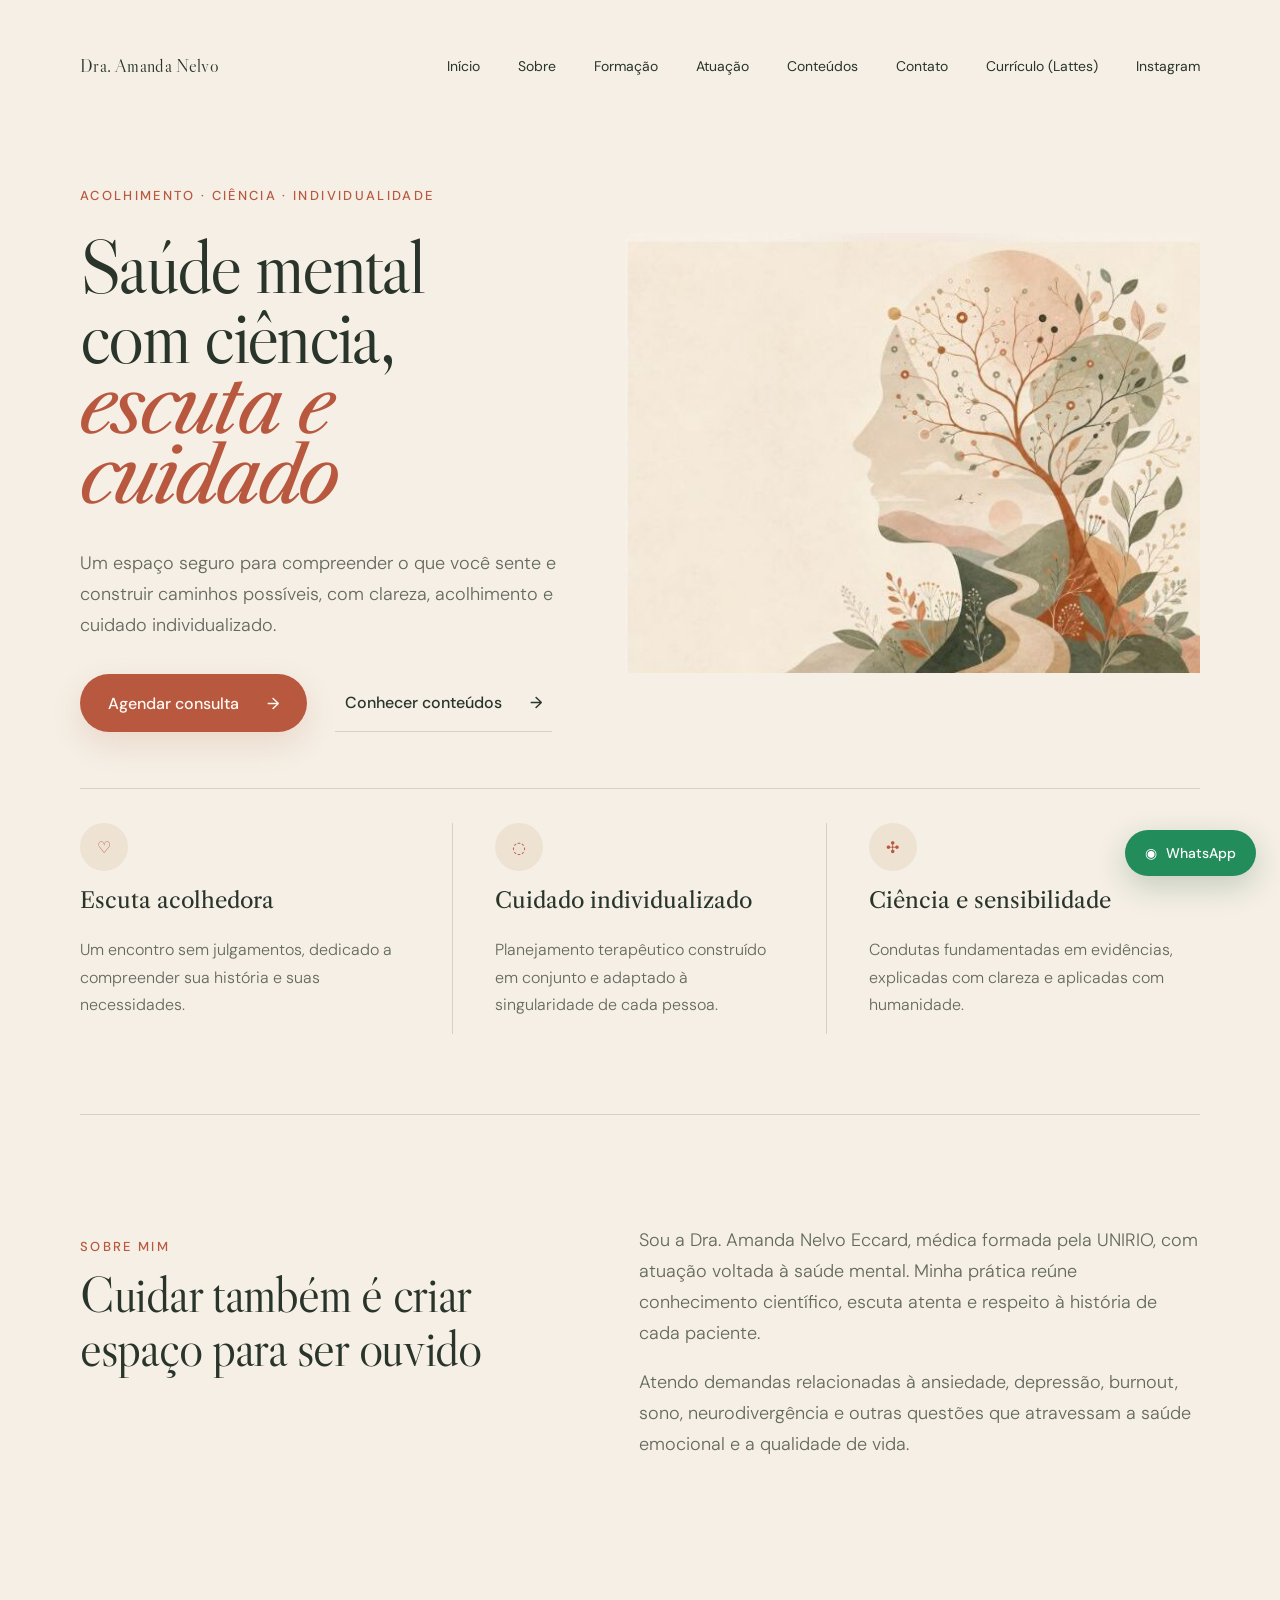
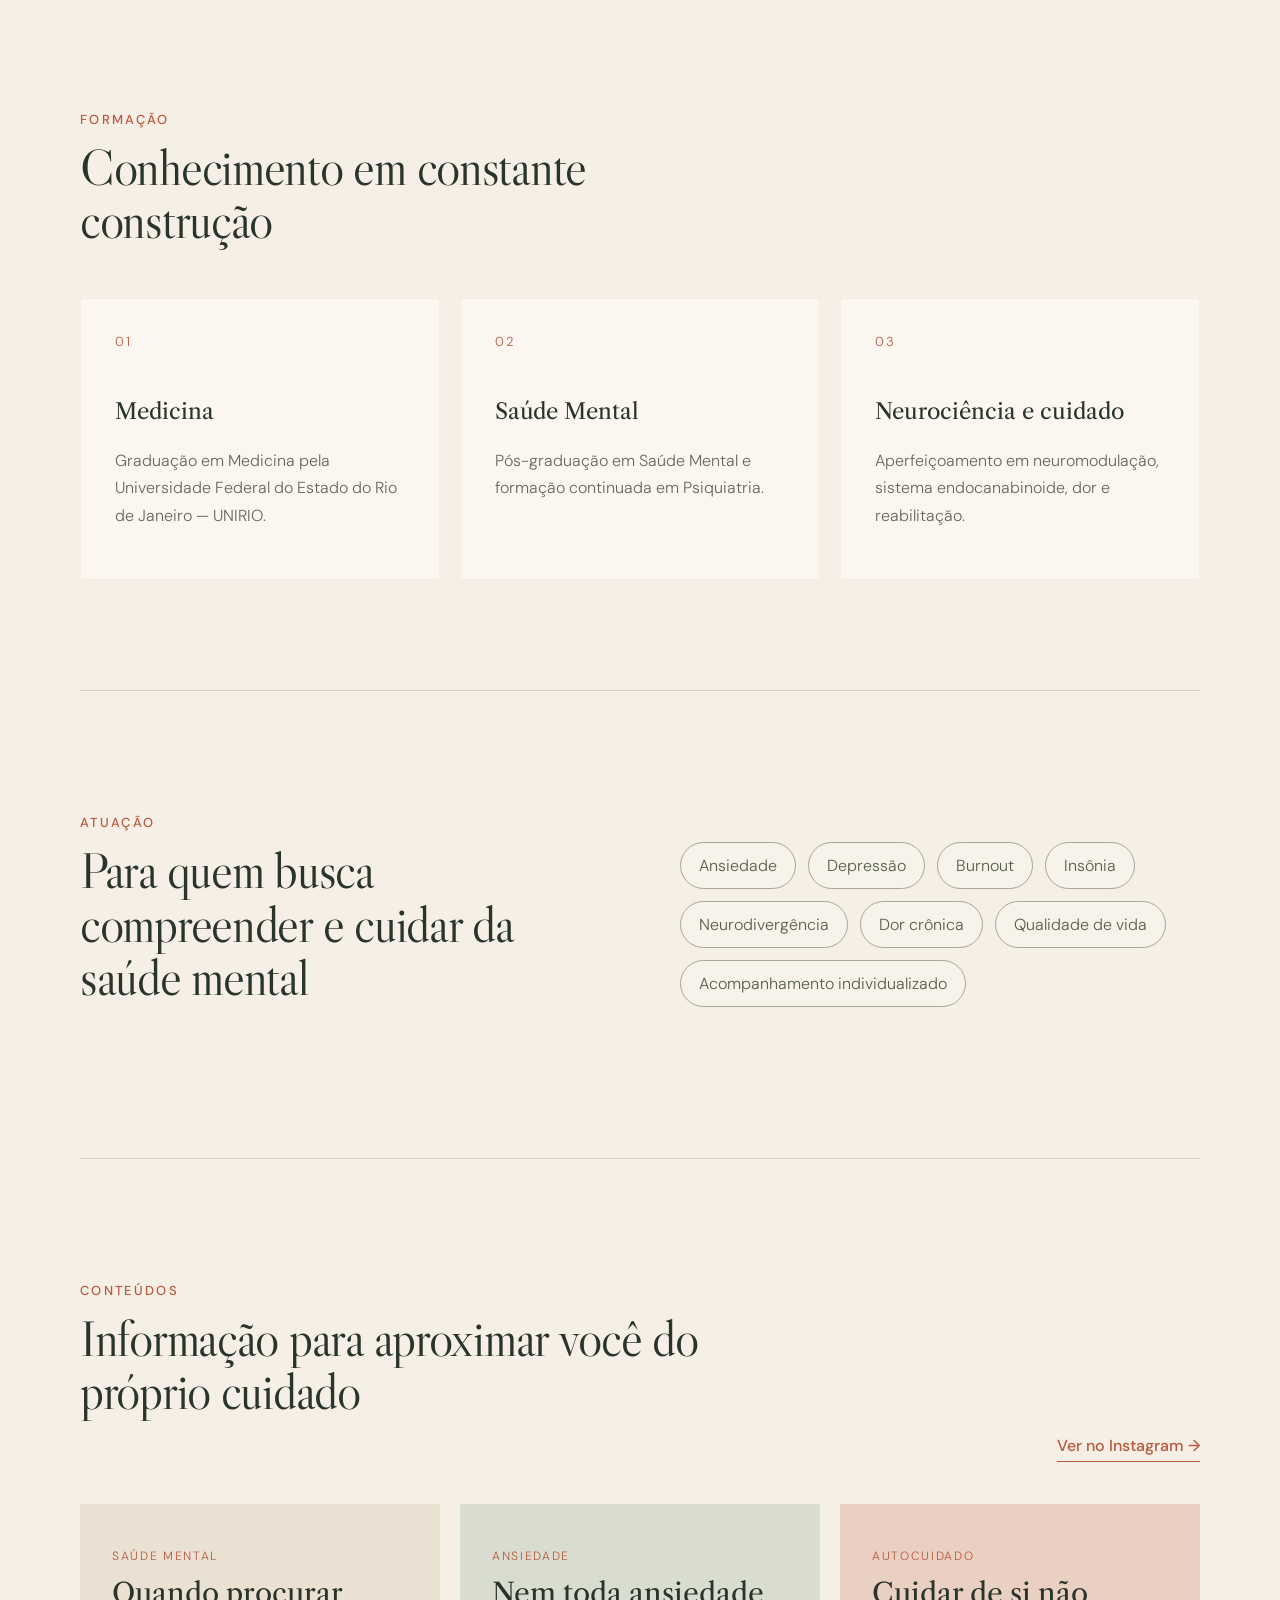
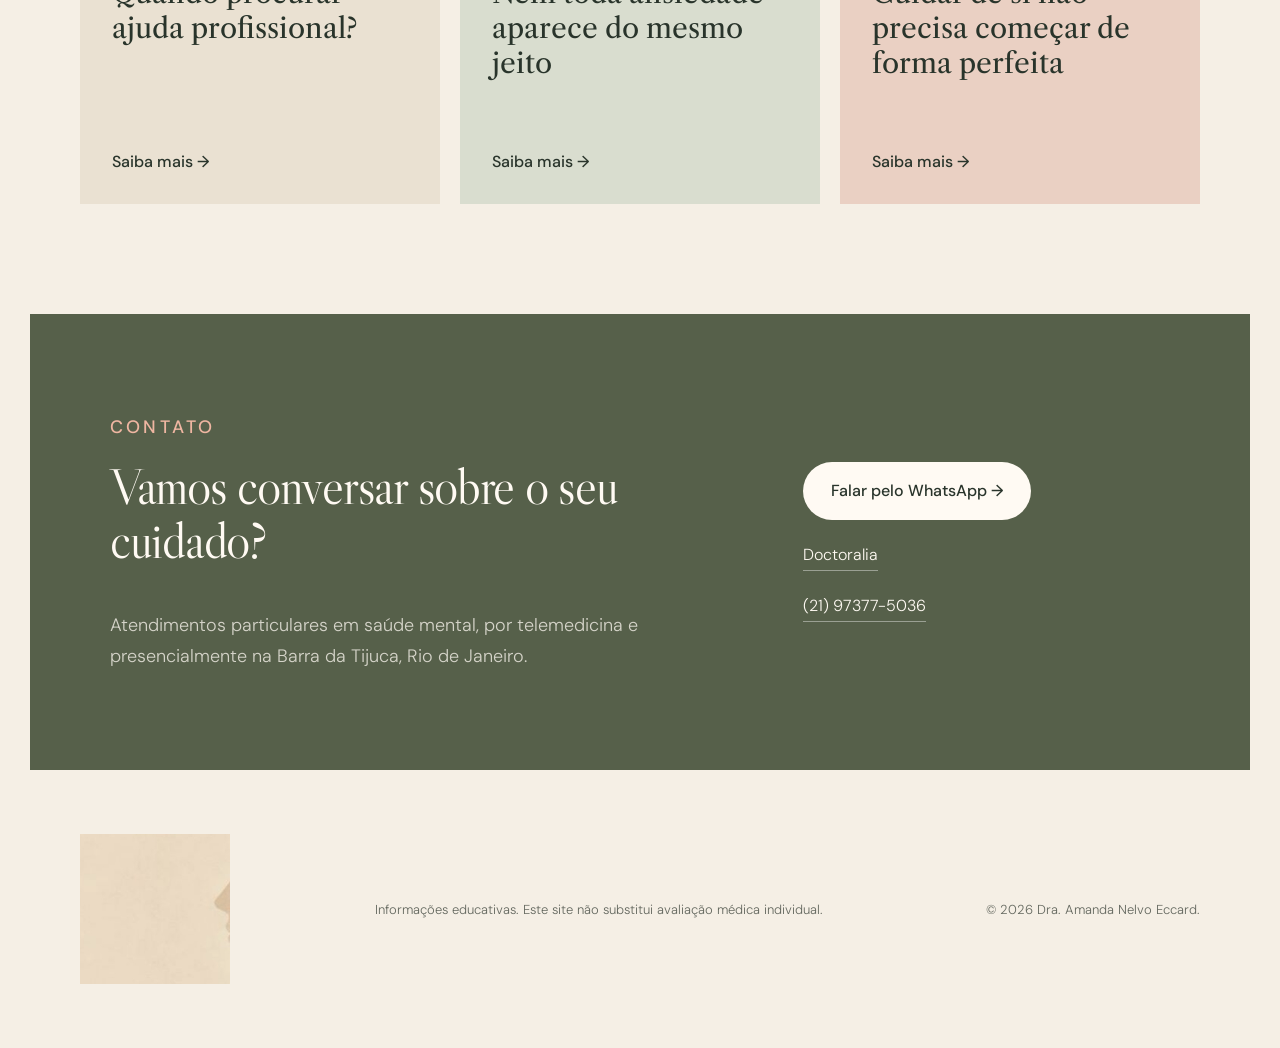
==== commit 02293e9d: "Replace image logo with text brand and add brand-text style" ====
--- a/docs/index.html
+++ b/docs/index.html
@@ -13,7 +13,7 @@
 <body>
   <header class="header">
     <a class="brand" href="#inicio" aria-label="Início">
-      <img src="assets/logo.png" alt="Dra. Amanda Nelvo">
+      <span class="brand-text">Dra. Amanda Nelvo</span>
     </a>
     <button class="menu-button" type="button" aria-label="Abrir menu" aria-expanded="false">☰</button>
     <nav class="nav" aria-label="Navegação principal">
--- a/docs/styles.css
+++ b/docs/styles.css
@@ -25,6 +25,7 @@
   justify-content: space-between;
 }
 .brand img { width: 180px; mix-blend-mode: multiply; }
+.brand-text { font-family: "Libre Caslon Display", serif; font-size: 18px; color: var(--ink); font-weight: 400; letter-spacing: .02em; }
 .nav { display: flex; gap: 38px; align-items: center; font-size: 14px; font-weight: 400; }
 .nav a { padding: 8px 0; border-bottom: 1px solid transparent; transition: .2s ease; }
 .nav a:hover { color: var(--terracotta); border-color: currentColor; }
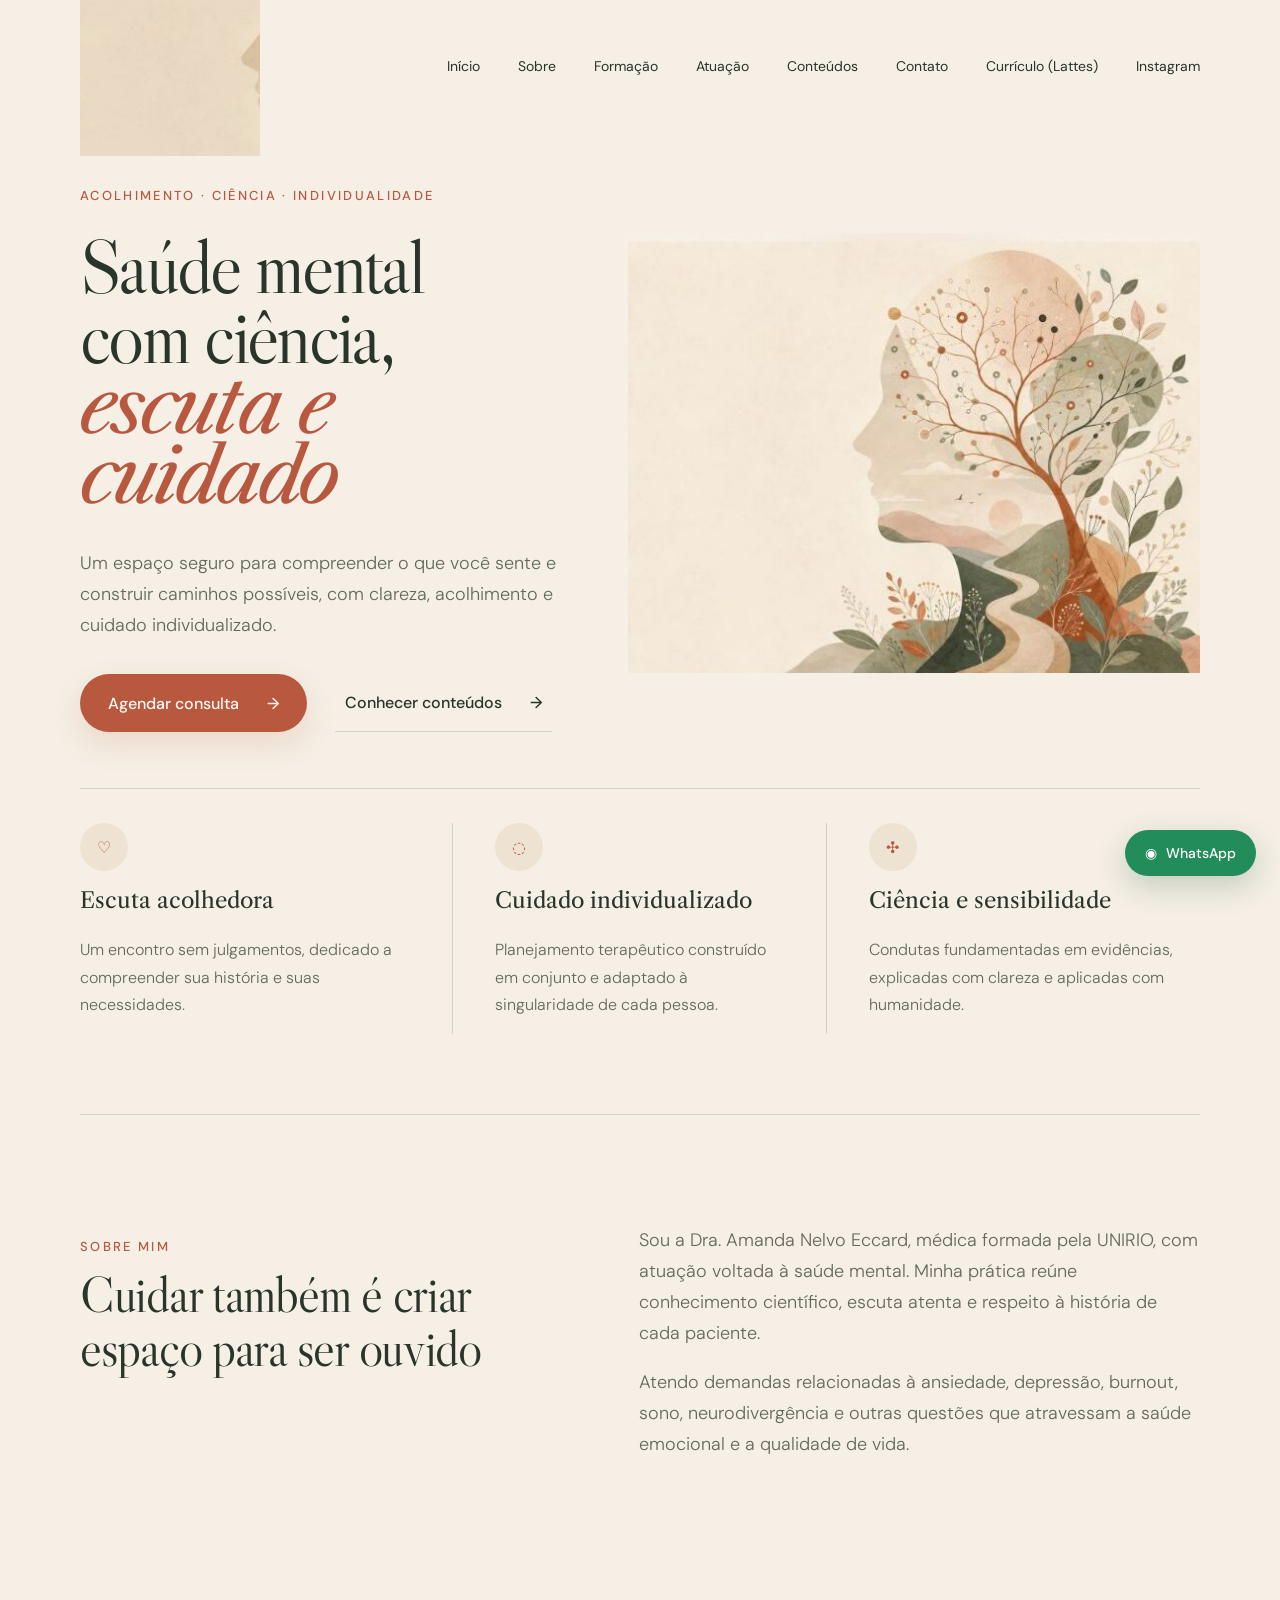
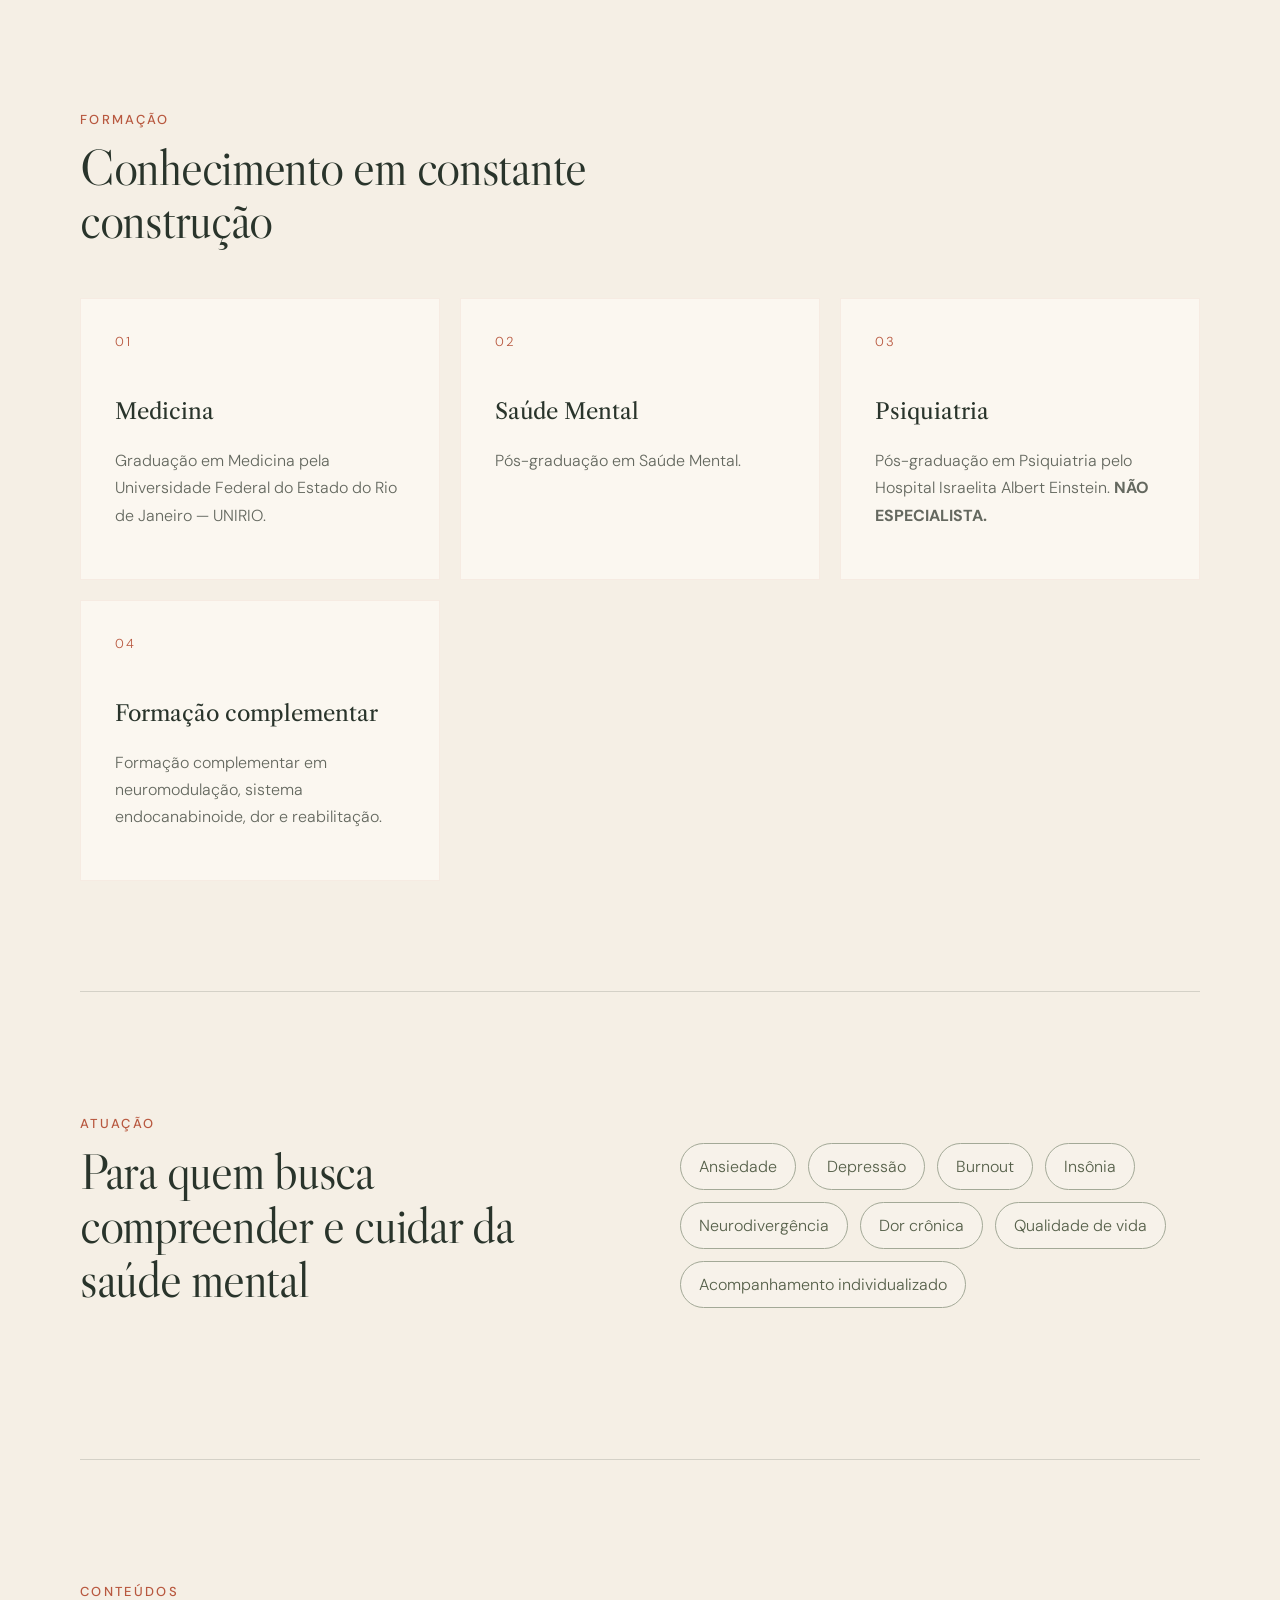
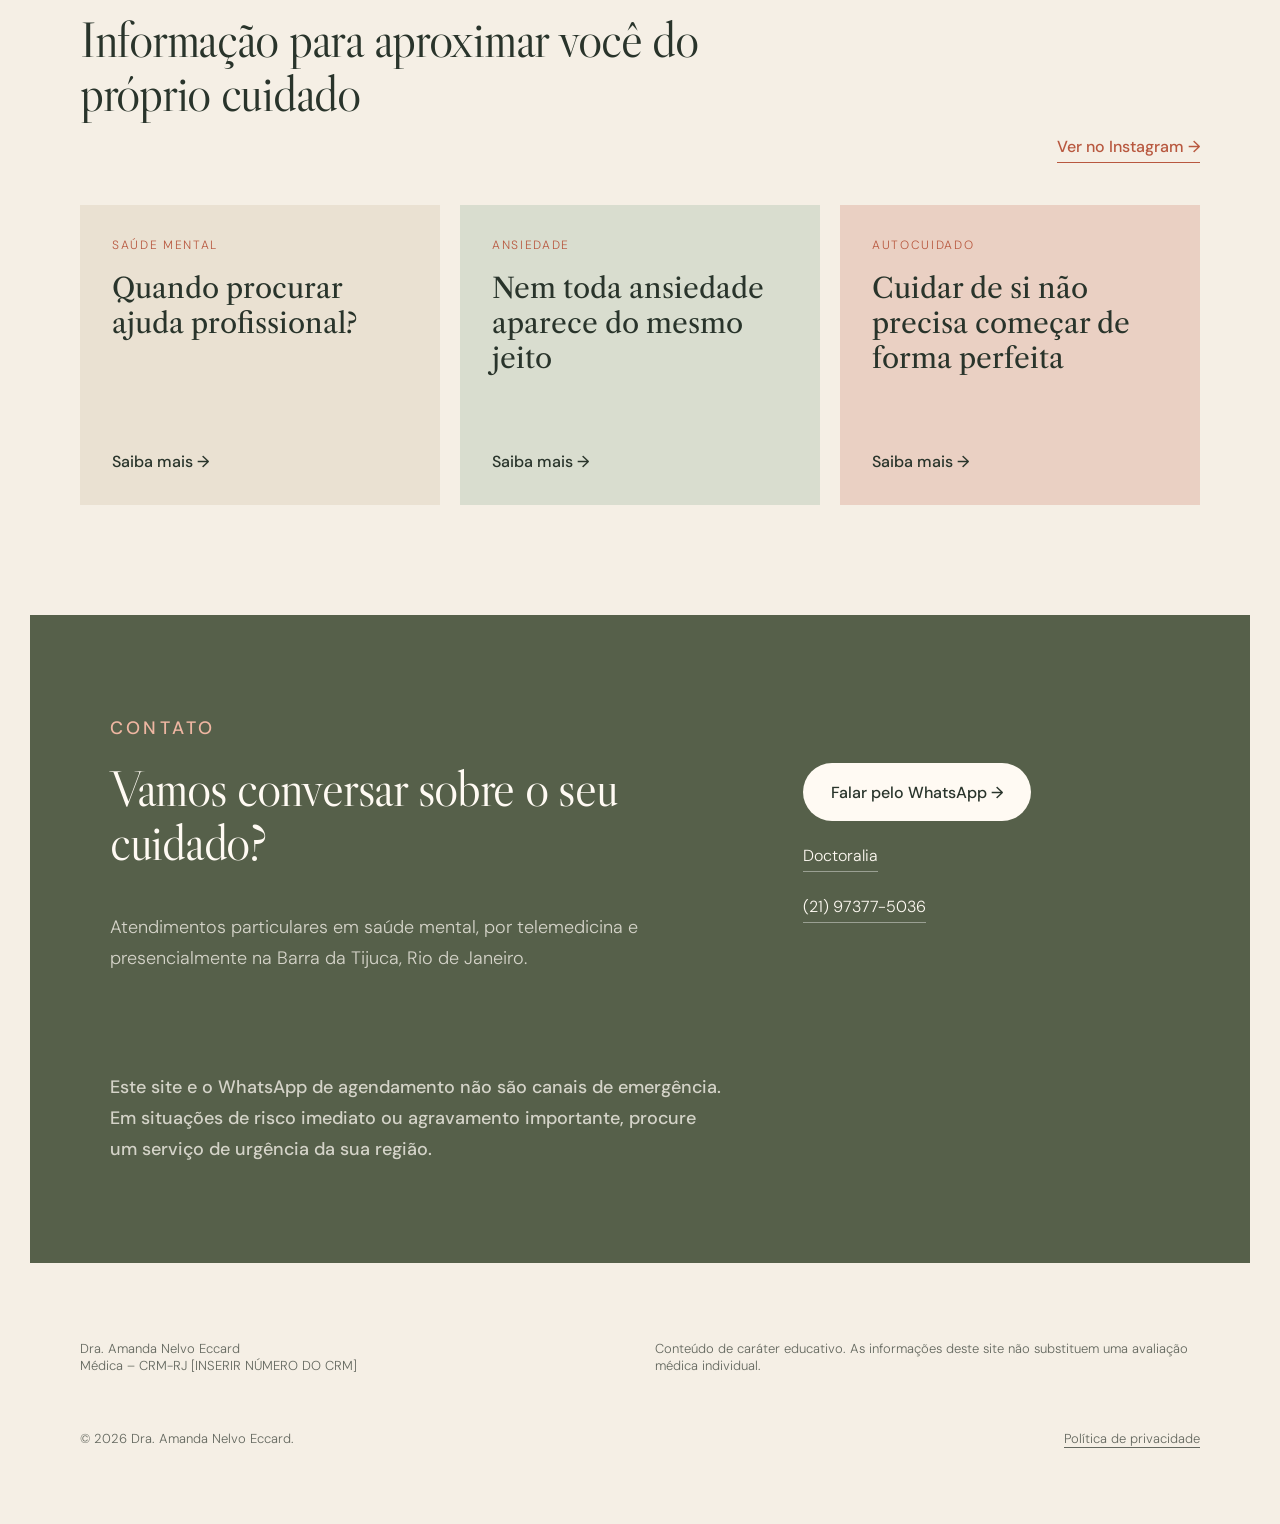
==== commit 388da75b: "Update site content and deploy to GitHub Pages" ====
--- a/docs/index.html
+++ b/docs/index.html
@@ -3,8 +3,8 @@
 <head>
   <meta charset="utf-8">
   <meta name="viewport" content="width=device-width, initial-scale=1">
-  <meta name="description" content="Atendimento médico em saúde mental com acolhimento, ciência e cuidado individualizado.">
-  <title>Dra. Amanda Nelvo | Saúde Mental</title>
+  <meta name="description" content="Atendimento médico acolhedor e individualizado em saúde mental, por telemedicina e presencialmente na Barra da Tijuca, Rio de Janeiro.">
+  <title>Dra. Amanda Nelvo Eccard | Atendimento em Saúde Mental</title>
   <link rel="preconnect" href="https://fonts.googleapis.com">
   <link rel="preconnect" href="https://fonts.gstatic.com" crossorigin>
   <link href="https://fonts.googleapis.com/css2?family=DM+Sans:wght@300;400;500;600&family=Libre+Caslon+Display&family=Libre+Caslon+Text:ital@0;1&display=swap" rel="stylesheet">
@@ -13,7 +13,7 @@
 <body>
   <header class="header">
     <a class="brand" href="#inicio" aria-label="Início">
-      <span class="brand-text">Dra. Amanda Nelvo</span>
+      <img src="assets/logo.jpg" alt="Dra. Amanda Nelvo">
     </a>
     <button class="menu-button" type="button" aria-label="Abrir menu" aria-expanded="false">☰</button>
     <nav class="nav" aria-label="Navegação principal">
@@ -66,8 +66,9 @@
       <h2>Conhecimento em constante construção</h2>
       <div class="cards">
         <article><span>01</span><h3>Medicina</h3><p>Graduação em Medicina pela Universidade Federal do Estado do Rio de Janeiro — UNIRIO.</p></article>
-        <article><span>02</span><h3>Saúde Mental</h3><p>Pós-graduação em Saúde Mental e formação continuada em Psiquiatria.</p></article>
-        <article><span>03</span><h3>Neurociência e cuidado</h3><p>Aperfeiçoamento em neuromodulação, sistema endocanabinoide, dor e reabilitação.</p></article>
+        <article><span>02</span><h3>Saúde Mental</h3><p>Pós-graduação em Saúde Mental.</p></article>
+        <article><span>03</span><h3>Psiquiatria</h3><p>Pós-graduação em Psiquiatria pelo Hospital Israelita Albert Einstein. <strong>NÃO ESPECIALISTA.</strong></p></article>
+        <article><span>04</span><h3>Formação complementar</h3><p>Formação complementar em neuromodulação, sistema endocanabinoide, dor e reabilitação.</p></article>
       </div>
     </section>
 
@@ -89,9 +90,9 @@
         <a href="https://www.instagram.com/dra.amandanelvo" target="_blank" rel="noopener">Ver no Instagram →</a>
       </div>
       <div class="posts">
-        <article><p>Saúde mental</p><h3>Quando procurar ajuda profissional?</h3><a href="#contato">Saiba mais →</a></article>
-        <article><p>Ansiedade</p><h3>Nem toda ansiedade aparece do mesmo jeito</h3><a href="#contato">Saiba mais →</a></article>
-        <article><p>Autocuidado</p><h3>Cuidar de si não precisa começar de forma perfeita</h3><a href="#contato">Saiba mais →</a></article>
+        <a class="content-card" href="quando-procurar-ajuda.html"><article><p>Saúde mental</p><h3>Quando procurar ajuda profissional?</h3><span class="card-link">Saiba mais →</span></article></a>
+        <a class="content-card" href="ansiedade.html"><article><p>Ansiedade</p><h3>Nem toda ansiedade aparece do mesmo jeito</h3><span class="card-link">Saiba mais →</span></article></a>
+        <a class="content-card" href="autocuidado.html"><article><p>Autocuidado</p><h3>Cuidar de si não precisa começar de forma perfeita</h3><span class="card-link">Saiba mais →</span></article></a>
       </div>
     </section>
 
@@ -103,16 +104,18 @@
       </div>
       <div class="contact-actions">
         <a class="button light" href="https://wa.me/5521973775036?text=Olá%2C%20Dra.%20Amanda.%20Gostaria%20de%20agendar%20uma%20consulta." target="_blank" rel="noopener">Falar pelo WhatsApp →</a>
-        <a class="contact-link" href="https://www.doctoralia.com.br/amanda-nelvo/generalista-psiquiatra/rio-de-janeiro" target="_blank" rel="noopener">Doctoralia</a>
+        <a class="contact-link" href="https://www.doctoralia.com.br/" target="_blank" rel="noopener">Doctoralia</a>
         <a class="contact-link" href="tel:+5521973775036">(21) 97377-5036</a>
       </div>
+      <p class="emergency-note">Este site e o WhatsApp de agendamento não são canais de emergência. Em situações de risco imediato ou agravamento importante, procure um serviço de urgência da sua região.</p>
     </section>
   </main>
 
   <footer>
-    <img src="assets/logo.jpg" alt="Dra. Amanda Nelvo">
-    <p>Informações educativas. Este site não substitui avaliação médica individual.</p>
+    <p>Dra. Amanda Nelvo Eccard<br>Médica – CRM-RJ [INSERIR NÚMERO DO CRM]</p>
+    <p>Conteúdo de caráter educativo. As informações deste site não substituem uma avaliação médica individual.</p>
     <p>© <span id="year"></span> Dra. Amanda Nelvo Eccard.</p>
+    <p><a class="footer-link" href="politica-de-privacidade.html">Política de privacidade</a></p>
   </footer>
 
   <a class="whatsapp-float" href="https://wa.me/5521973775036?text=Olá%2C%20Dra.%20Amanda.%20Gostaria%20de%20agendar%20uma%20consulta." target="_blank" rel="noopener" aria-label="Falar pelo WhatsApp">◉ <span>WhatsApp</span></a>
--- a/docs/styles.css
+++ b/docs/styles.css
@@ -25,7 +25,6 @@
   justify-content: space-between;
 }
 .brand img { width: 180px; mix-blend-mode: multiply; }
-.brand-text { font-family: "Libre Caslon Display", serif; font-size: 18px; color: var(--ink); font-weight: 400; letter-spacing: .02em; }
 .nav { display: flex; gap: 38px; align-items: center; font-size: 14px; font-weight: 400; }
 .nav a { padding: 8px 0; border-bottom: 1px solid transparent; transition: .2s ease; }
 .nav a:hover { color: var(--terracotta); border-color: currentColor; }
@@ -73,13 +72,34 @@
 .section-heading h2 { max-width: 680px; }
 .section-heading a { color: var(--terracotta); font-weight: 500; border-bottom: 1px solid; padding-bottom: 5px; }
 .posts { display: grid; grid-template-columns: repeat(3, 1fr); gap: 20px; margin-top: 42px; }
-.posts article { min-height: 300px; padding: 32px; display: flex; flex-direction: column; background: #eae1d2; }
-.posts article:nth-child(2) { background: #d9ddcf; }
-.posts article:nth-child(3) { background: #ead0c3; }
-.posts p { color: var(--terracotta); text-transform: uppercase; letter-spacing: .14em; font-size: 12px; }
-.posts h3 { font-size: 28px; line-height: 1.25; }
-.posts a { margin-top: auto; font-weight: 500; }
+.posts .content-card { display: block; text-decoration: none; color: inherit; }
+.posts .content-card article { min-height: 300px; padding: 32px; display: flex; flex-direction: column; background: #eae1d2; transition: transform .2s ease, background .2s ease; }
+.posts .content-card:nth-child(1) article { background: #eae1d2; }
+.posts .content-card:nth-child(2) article { background: #d9ddcf; }
+.posts .content-card:nth-child(3) article { background: #ead0c3; }
+.posts .content-card:hover article { transform: translateY(-3px); }
+.posts .content-card p { color: var(--terracotta); text-transform: uppercase; letter-spacing: .14em; font-size: 12px; margin: 0 0 18px; }
+.posts .content-card h3 { font-size: 28px; line-height: 1.25; margin: 0; }
+.card-link { margin-top: auto; font-weight: 500; color: inherit; border-bottom: 1px solid transparent; display: inline-flex; gap: 8px; transition: .2s ease; }
+.posts .content-card:hover .card-link { border-color: currentColor; color: var(--terracotta); }
 
+.article-page { padding: 100px 0; }
+.article-header { max-width: 760px; margin-bottom: 40px; }
+.article-header h1 { font-size: clamp(38px, 5vw, 56px); line-height: 1.05; letter-spacing: -.03em; }
+.article-content { max-width: 760px; display: grid; gap: 26px; }
+.article-content p { color: var(--muted); font-size: 18px; line-height: 1.85; }
+.article-panel { padding: 28px 28px 24px; background: #f7f0e6; border: 1px solid rgba(41,52,43,.12); border-radius: 24px; }
+.article-panel p { margin: 0 0 18px; font-weight: 500; color: var(--ink); }
+.article-panel ul { margin: 0; padding-left: 22px; color: var(--muted); line-height: 1.8; }
+.article-panel li { margin-bottom: 12px; }
+.disclaimer { margin-top: 4px; color: var(--muted); font-size: 15px; line-height: 1.8; }
+.article-actions { display: flex; flex-wrap: wrap; gap: 18px; margin-top: 16px; }
+.article-actions .button { min-height: 52px; padding: 0 26px; }
+.article-actions .text-button { border-bottom: 1px solid var(--line); }
+  .article-meta { display: flex; flex-wrap: wrap; gap: 16px; color: var(--muted); font-size: 0.95rem; margin-top: 16px; }
+  .article-meta span { display: inline-block; }
+  .emergency-note { margin-top: 0; color: var(--ink); font-size: 15px; line-height: 1.85; font-weight: 500; }
+  .footer-link { color: inherit; border-bottom: 1px solid currentColor; }
 .contact { width: min(1220px, calc(100% - 32px)); display: grid; grid-template-columns: 1.25fr .75fr; gap: 80px; padding: 80px; color: var(--white); background: var(--moss); }
 .contact .eyebrow { color: #efb6a2; }
 .contact h2 { max-width: 680px; }
@@ -88,8 +108,7 @@
 .light { color: var(--ink); background: var(--white); }
 .contact-link { border-bottom: 1px solid rgba(255,255,255,.4); padding-bottom: 5px; }
 
-footer { width: min(1120px, calc(100% - 64px)); margin: auto; padding: 64px 0; display: grid; grid-template-columns: 1fr 2fr 1fr; gap: 30px; align-items: center; color: var(--muted); font-size: 13px; }
-footer img { width: 150px; mix-blend-mode: multiply; }
+footer { width: min(1120px, calc(100% - 64px)); margin: auto; padding: 64px 0; display: grid; grid-template-columns: 1fr 1fr; gap: 30px; align-items: center; color: var(--muted); font-size: 13px; }
 footer p:last-child { text-align: right; }
 .whatsapp-float { position: fixed; right: 24px; bottom: 24px; display: flex; gap: 9px; align-items: center; padding: 14px 20px; border-radius: 999px; color: white; background: #238c5b; box-shadow: 0 10px 30px rgba(25, 80, 53, .22); font-size: 14px; font-weight: 500; z-index: 20; }
 
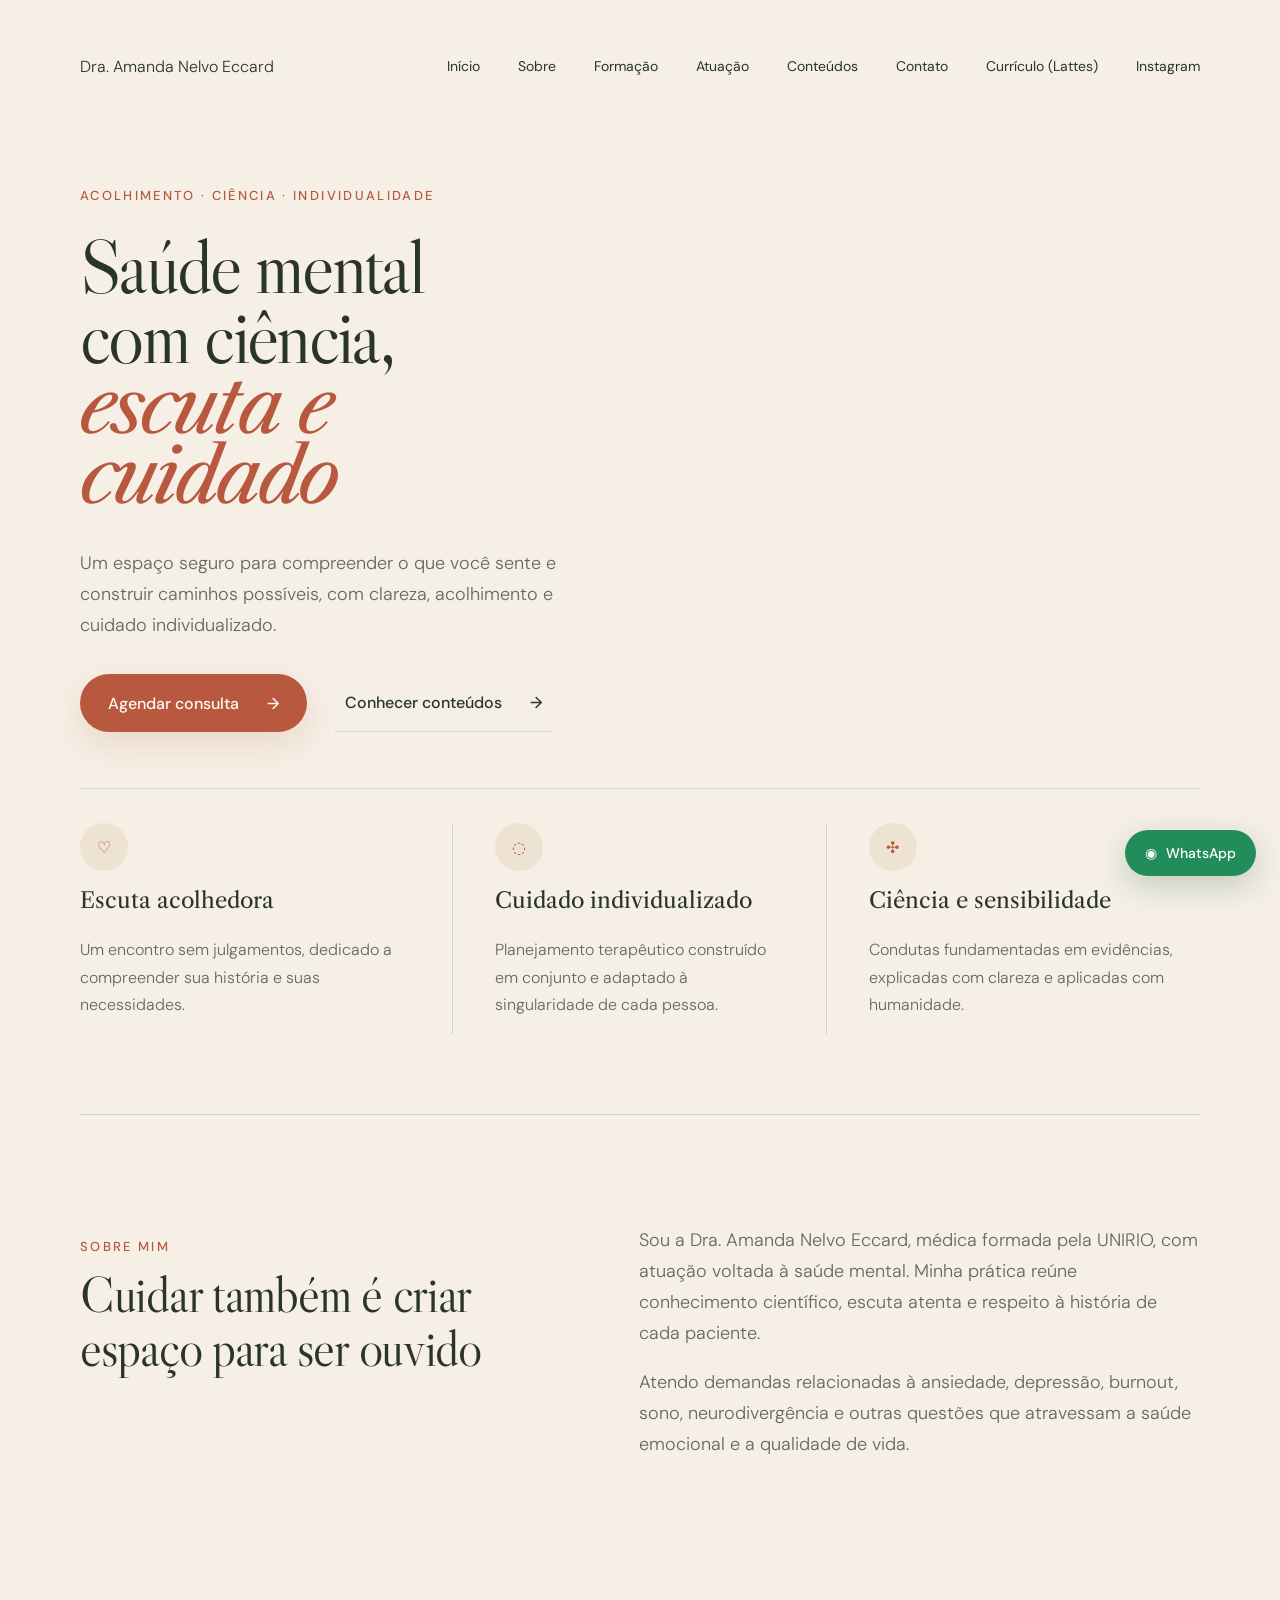
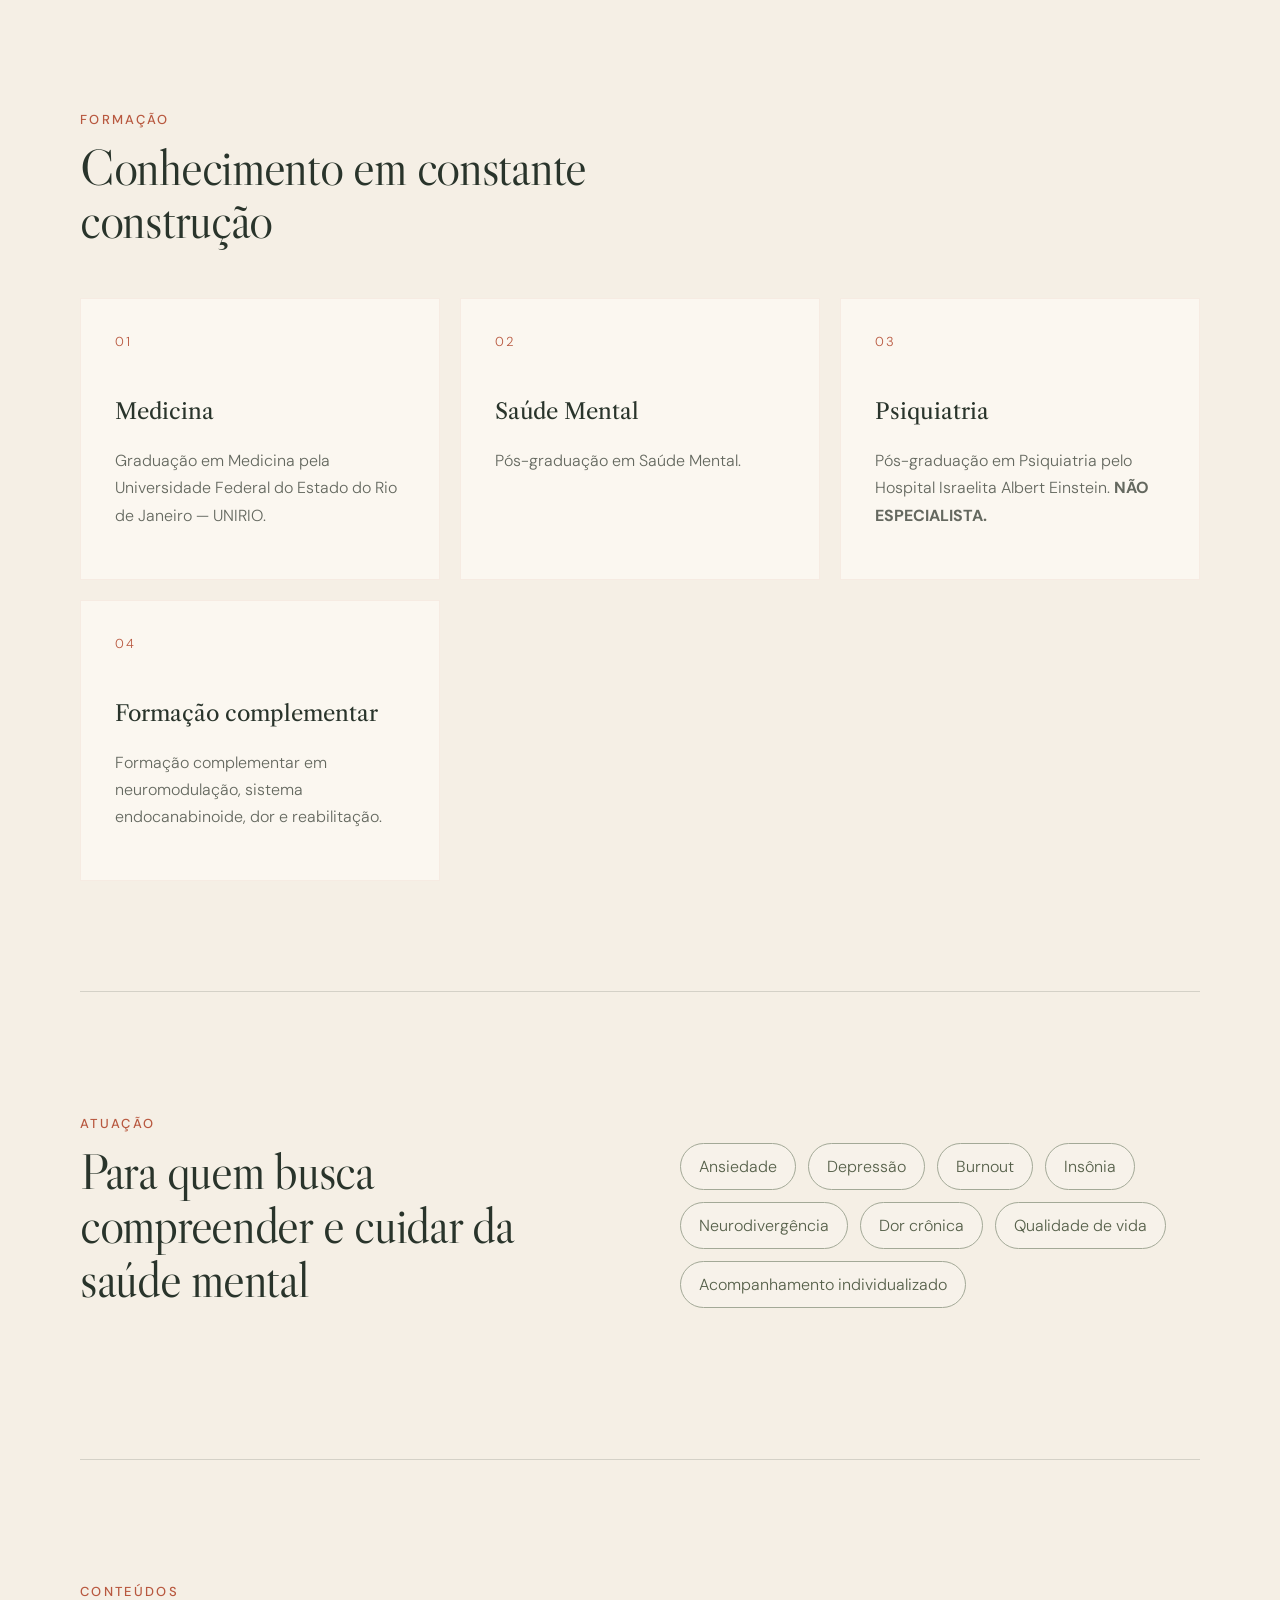
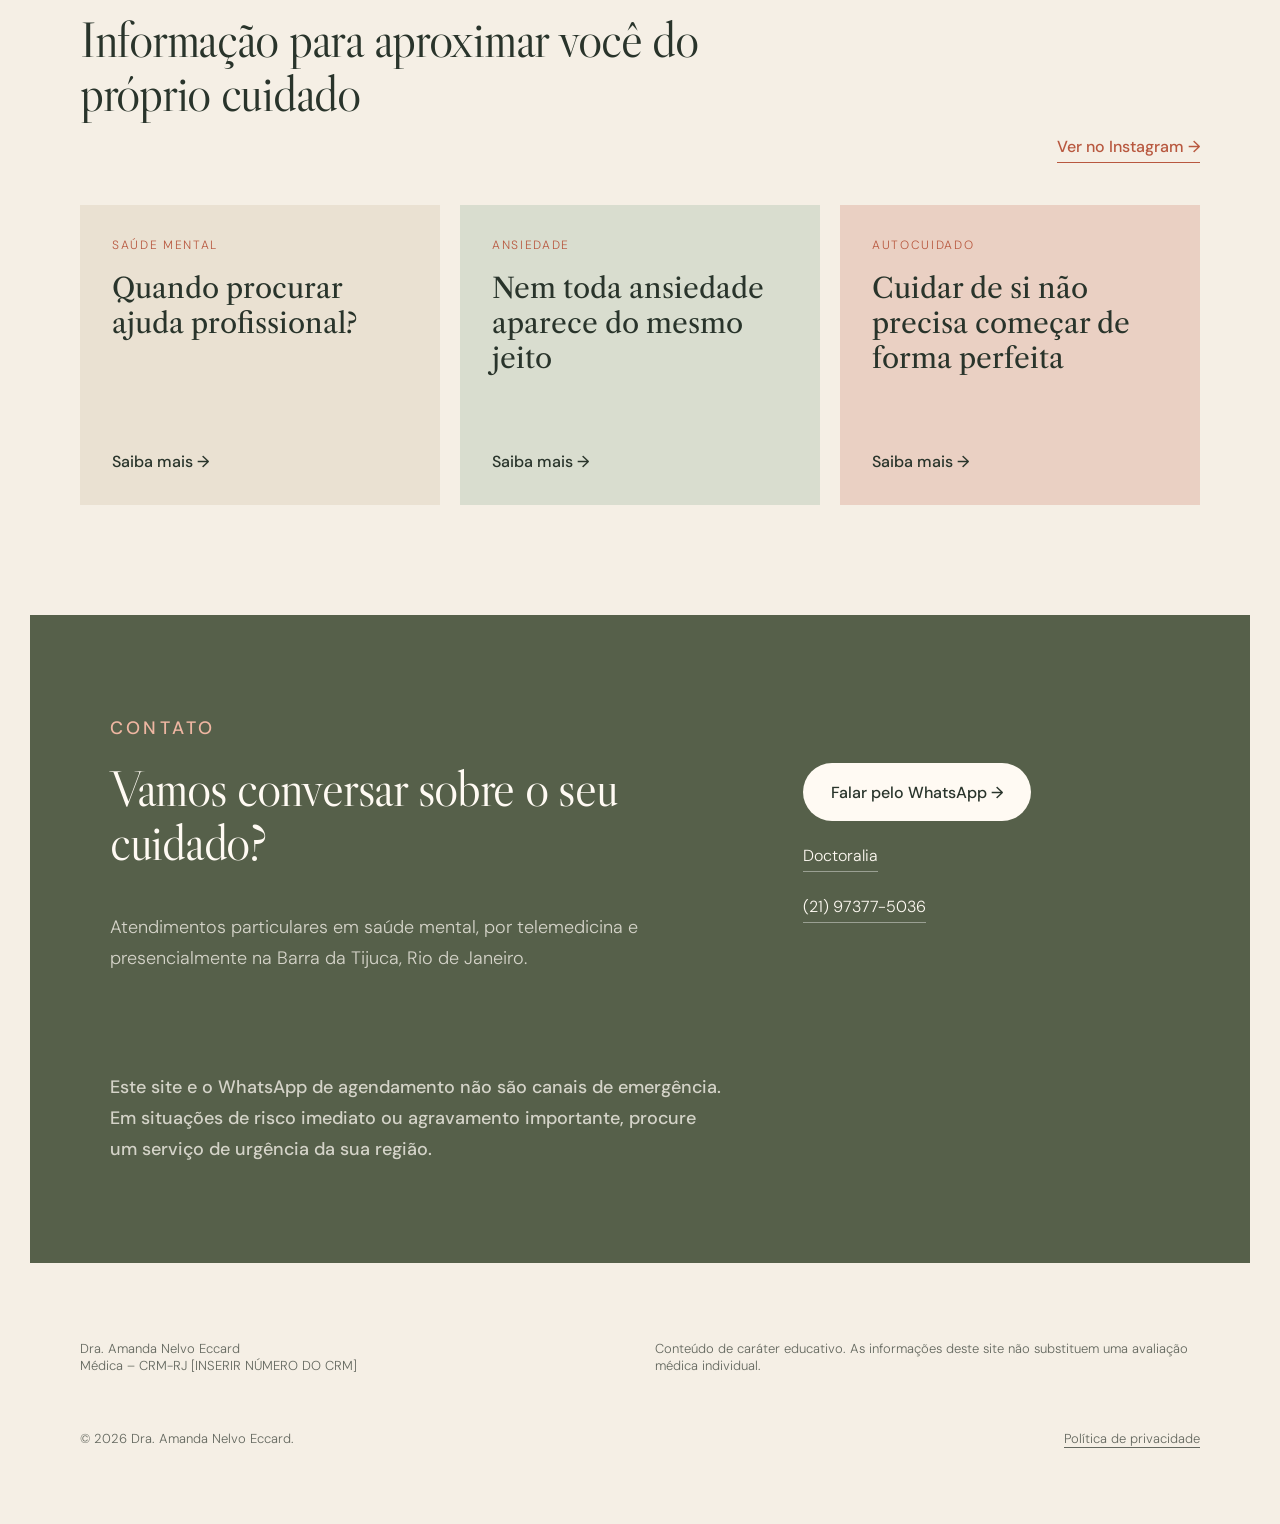
==== commit 44f54e45: "Remove homepage hero image" ====
--- a/docs/index.html
+++ b/docs/index.html
@@ -12,17 +12,15 @@
 </head>
 <body>
   <header class="header">
-    <a class="brand" href="#inicio" aria-label="Início">
-      <img src="assets/logo.jpg" alt="Dra. Amanda Nelvo">
-    </a>
+    <a class="brand" href="index.html" aria-label="Início">Dra. Amanda Nelvo Eccard</a>
     <button class="menu-button" type="button" aria-label="Abrir menu" aria-expanded="false">☰</button>
     <nav class="nav" aria-label="Navegação principal">
-      <a href="#inicio">Início</a>
-      <a href="#sobre">Sobre</a>
-      <a href="#formacao">Formação</a>
-      <a href="#atuacao">Atuação</a>
-      <a href="#conteudos">Conteúdos</a>
-      <a href="#contato">Contato</a>
+      <a href="index.html#inicio">Início</a>
+      <a href="index.html#sobre">Sobre</a>
+      <a href="index.html#formacao">Formação</a>
+      <a href="index.html#atuacao">Atuação</a>
+      <a href="index.html#conteudos">Conteúdos</a>
+      <a href="index.html#contato">Contato</a>
       <a href="https://buscatextual.cnpq.br/buscatextual/visualizacv.do?metodo=apresentar&id=K9742336J7" target="_blank" rel="noopener">Currículo (Lattes)</a>
       <a href="https://www.instagram.com/dra.amandanelvo" target="_blank" rel="noopener">Instagram</a>
     </nav>
@@ -39,9 +37,7 @@
           <a class="button text-button" href="#conteudos">Conhecer conteúdos <span>→</span></a>
         </div>
       </div>
-      <figure class="hero-art">
-        <img src="assets/hero.jpg" alt="Ilustração delicada representando mente, natureza e caminhos">
-      </figure>
+
     </section>
 
     <section class="principles section" aria-label="Princípios do atendimento">
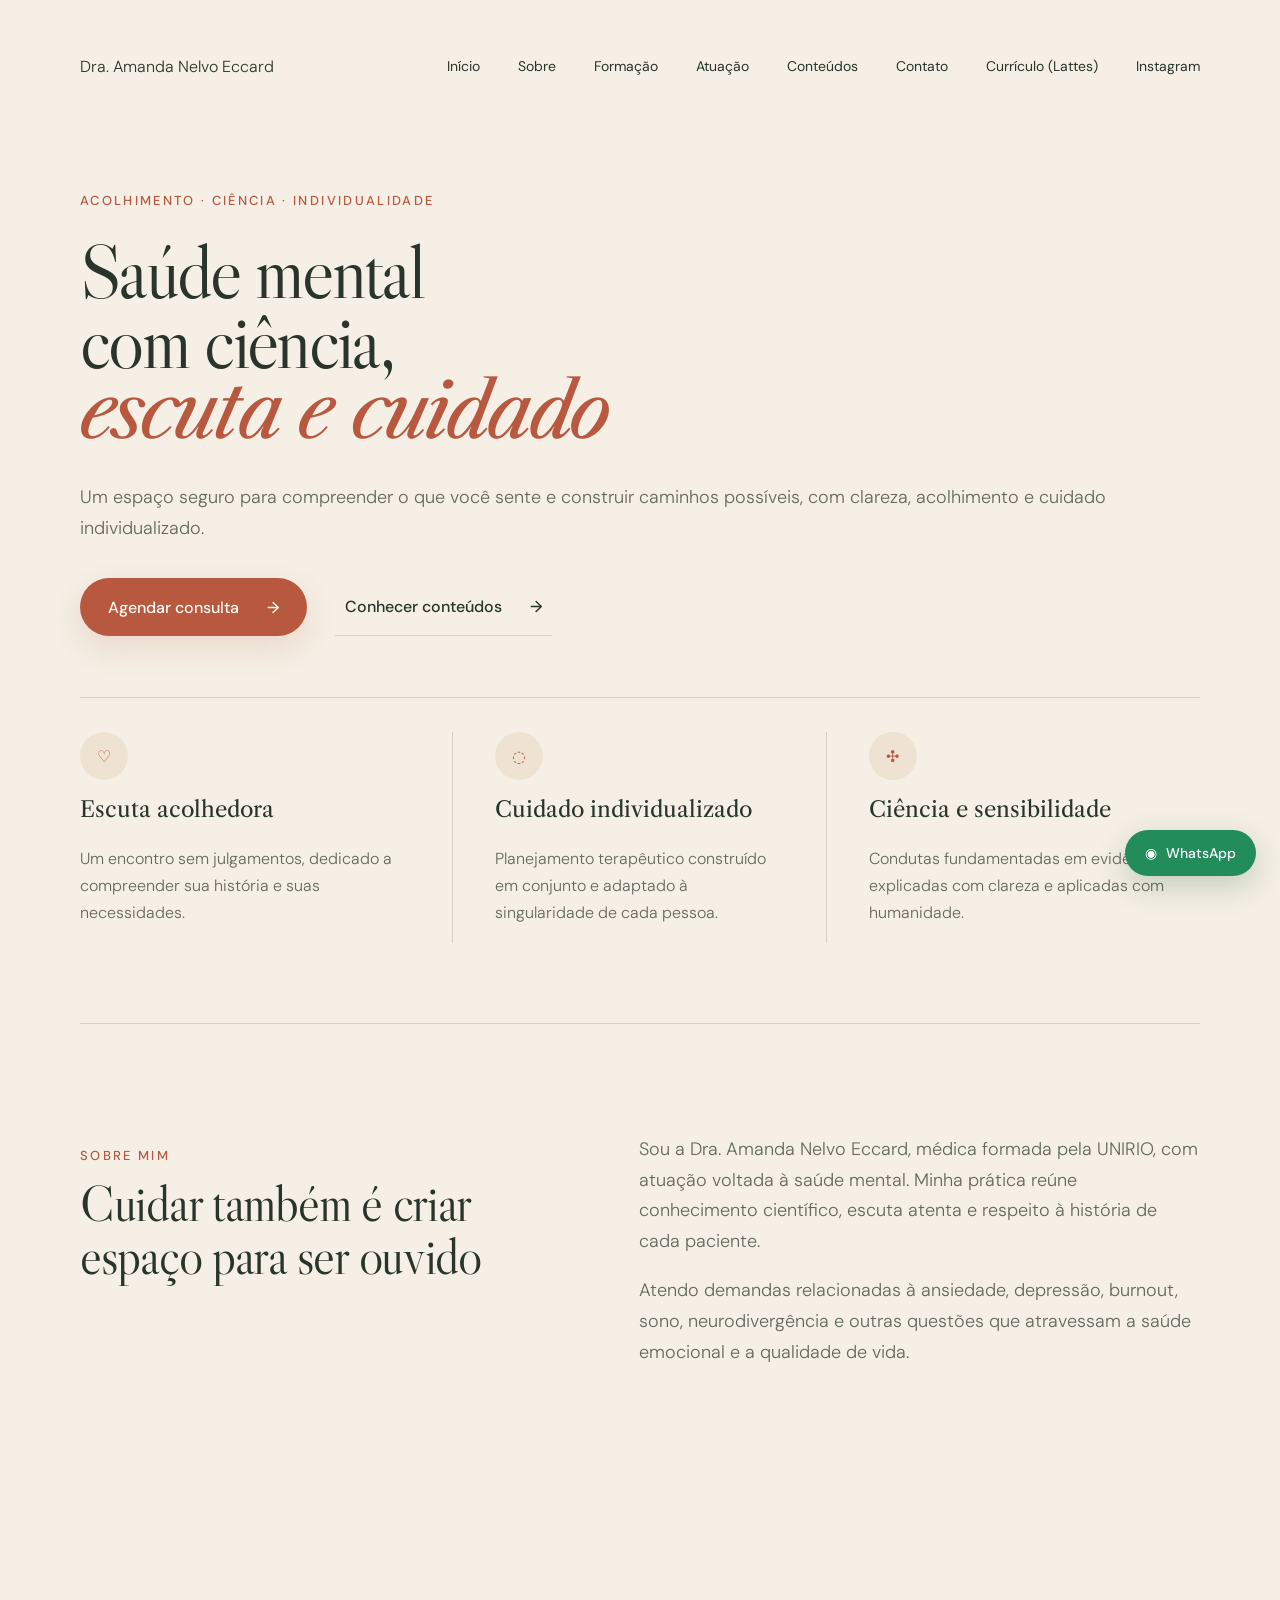
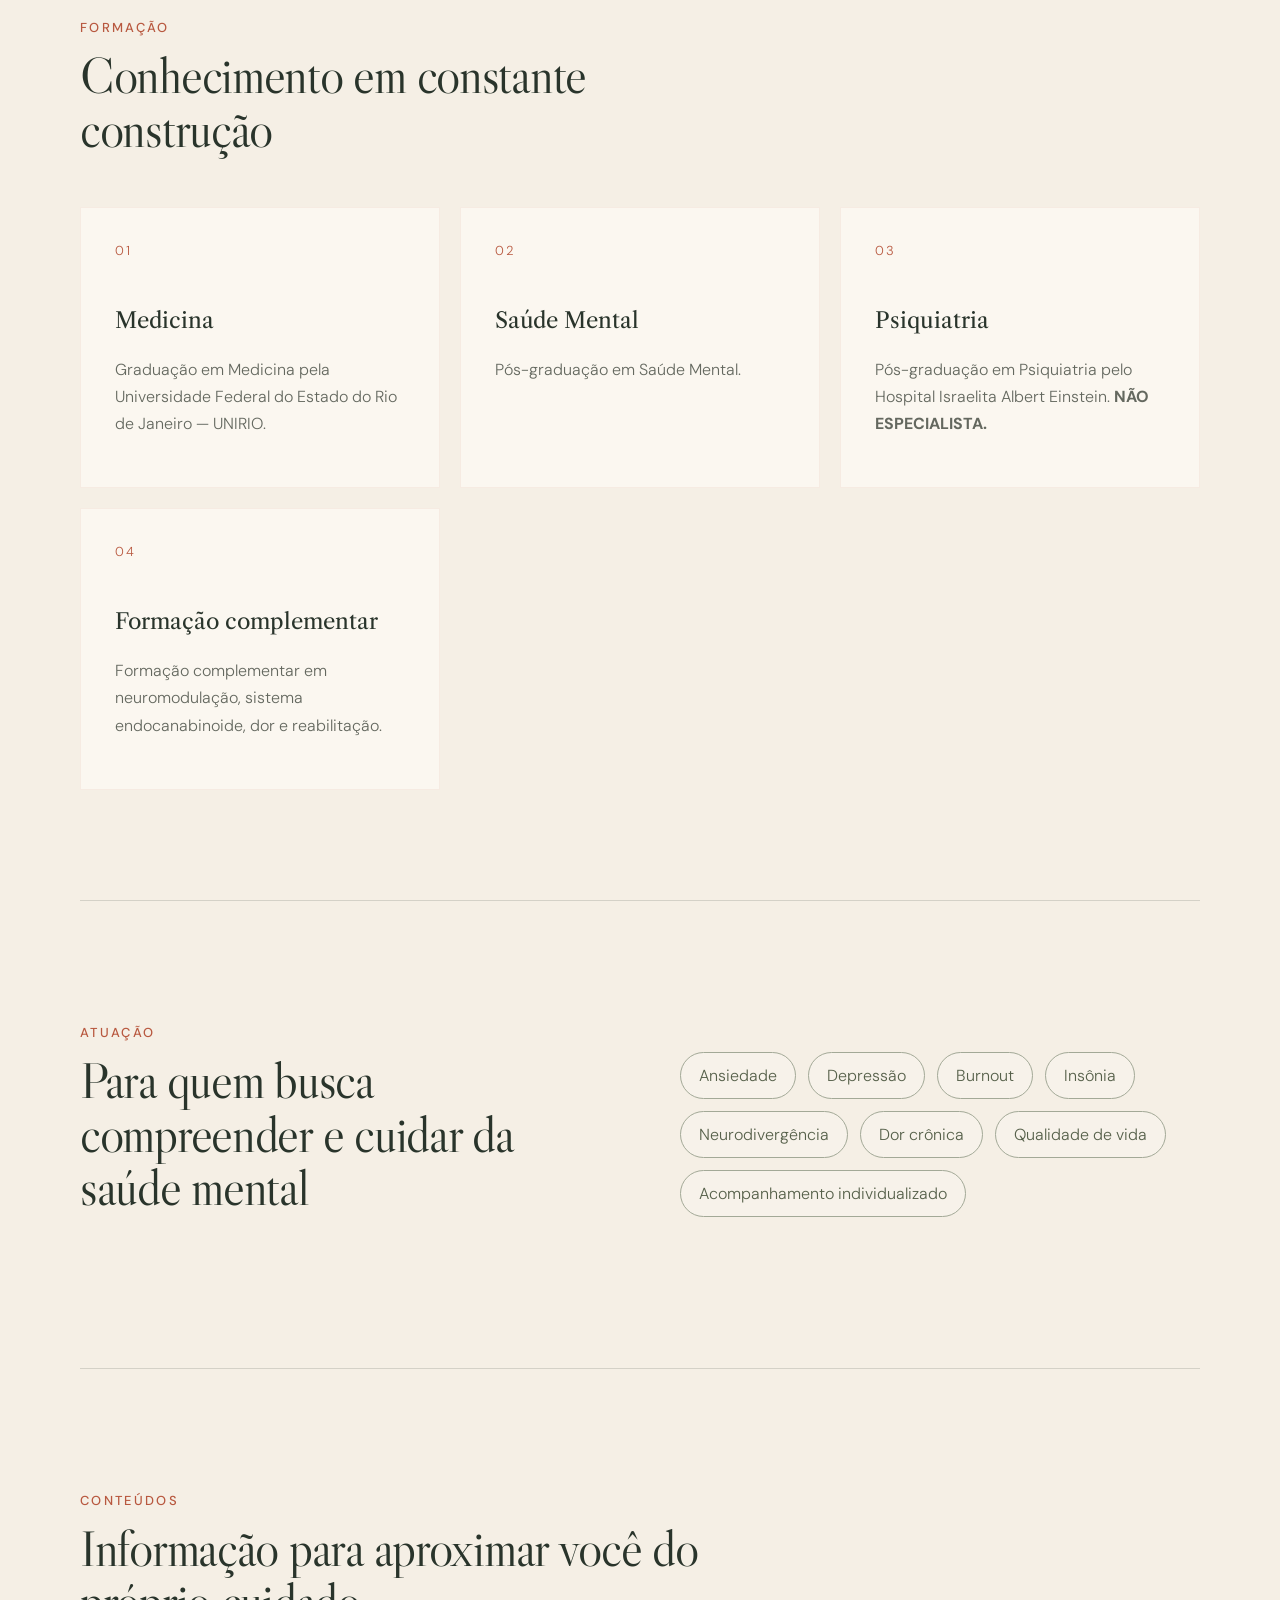
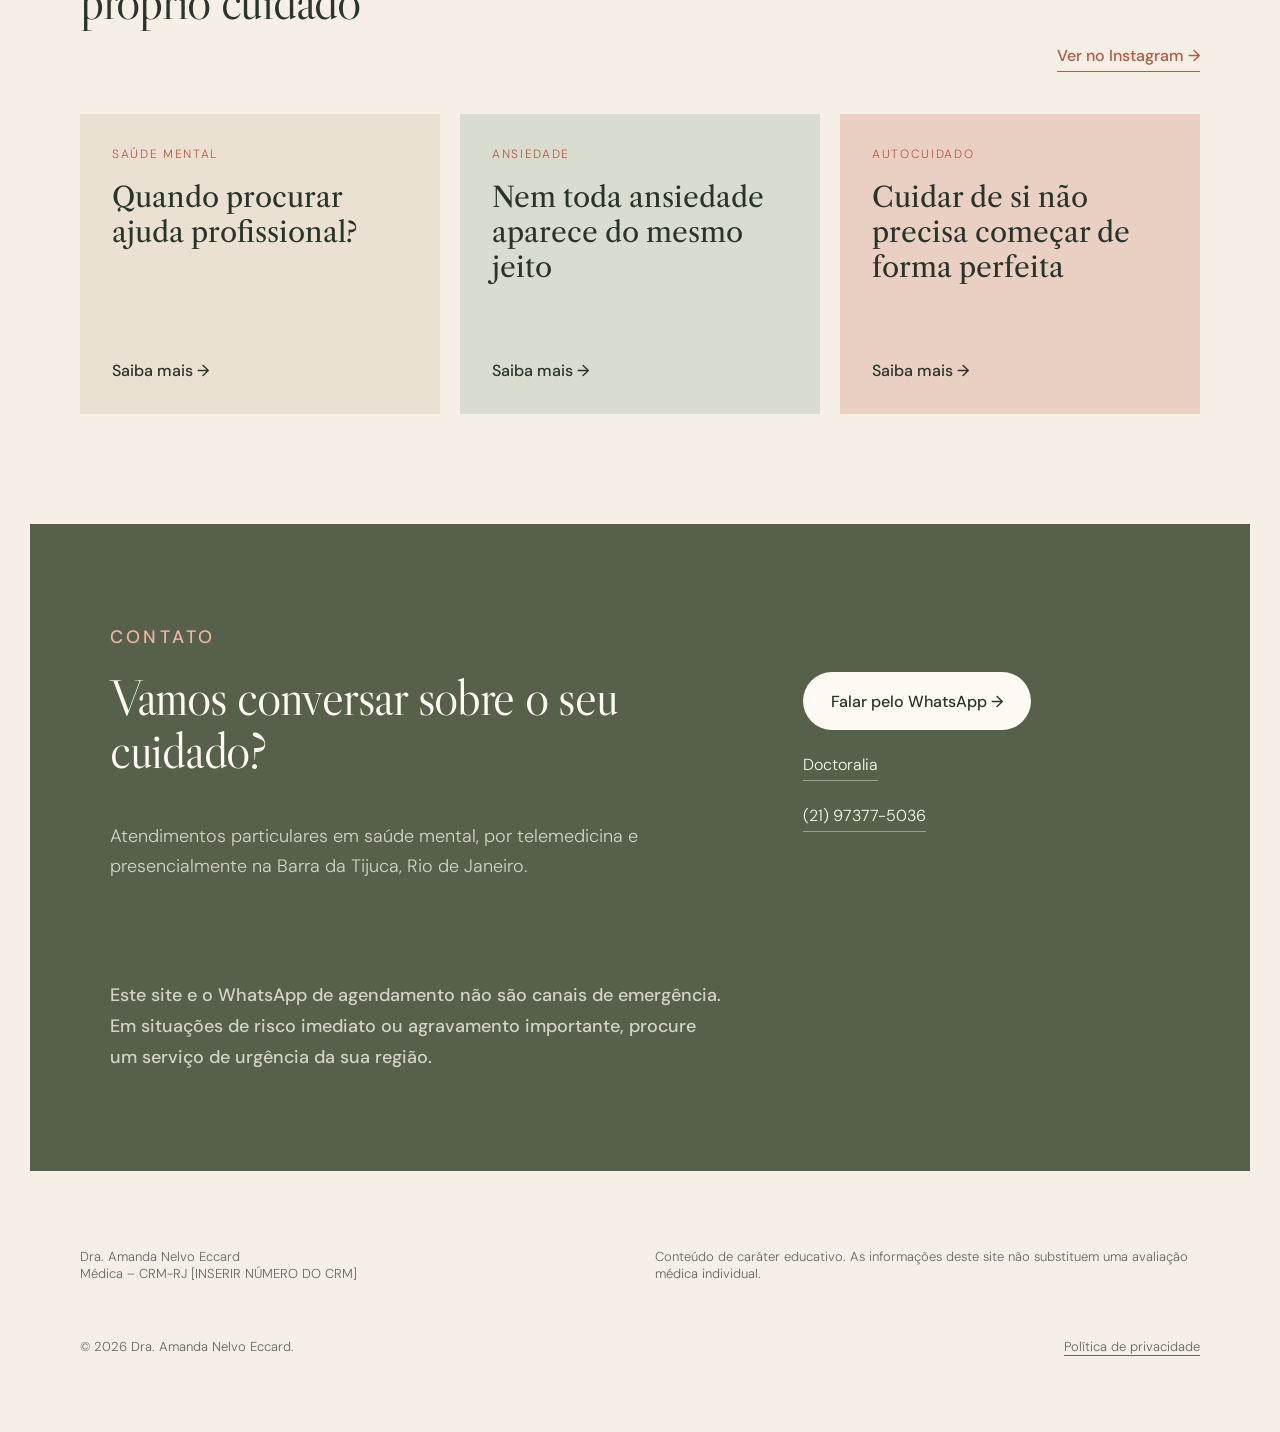
==== commit a484ff42: "Remove hero image and collapse hero layout" ====
--- a/docs/index.html
+++ b/docs/index.html
@@ -27,7 +27,7 @@
   </header>
 
   <main>
-    <section class="hero section" id="inicio">
+    <section class="hero section no-art" id="inicio">
       <div class="hero-copy">
         <p class="eyebrow">Acolhimento · ciência · individualidade</p>
         <h1>Saúde mental<br>com ciência,<br><em>escuta e cuidado</em></h1>
--- a/docs/styles.css
+++ b/docs/styles.css
@@ -31,6 +31,7 @@
 .menu-button { display: none; border: 0; background: transparent; color: var(--ink); font-size: 26px; }
 
 .hero { min-height: 565px; display: grid; grid-template-columns: .92fr 1.08fr; gap: 56px; align-items: center; padding: 42px 0 56px; }
+.hero.no-art { grid-template-columns: 1fr; }
 .eyebrow { color: var(--terracotta); font-size: 13px; font-weight: 500; letter-spacing: .18em; text-transform: uppercase; }
 h1, h2, h3 { margin-top: 0; }
 h1 { font-family: "Libre Caslon Display", serif; font-size: clamp(52px, 6vw, 76px); line-height: .92; font-weight: 400; letter-spacing: -.035em; margin: 28px 0 36px; }
